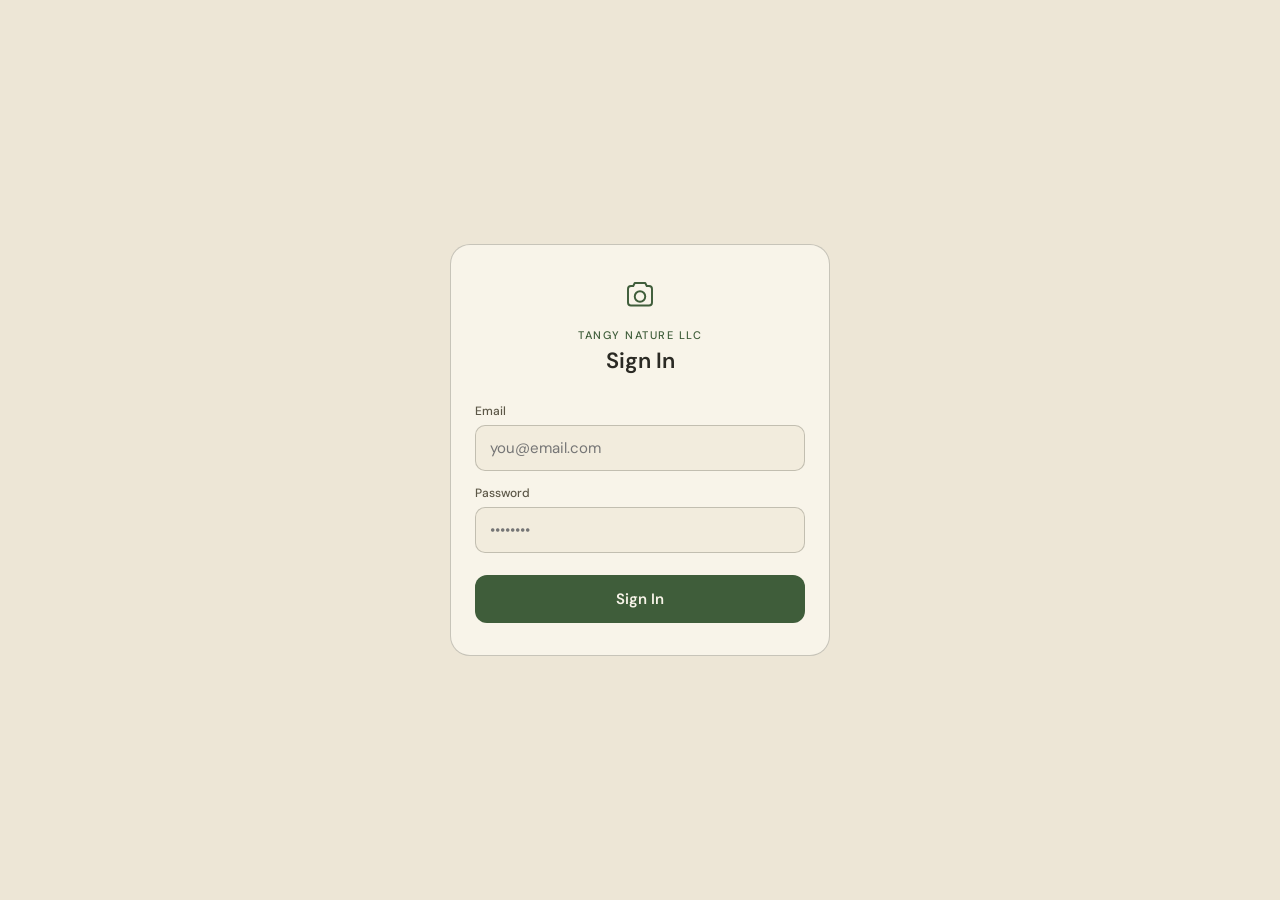
==== index.html @ 4a78c823 "Replace Dashboard quick-action tiles with a Log button + dropdown menu Moves Catalog/Purchase/Sale/E" ====
<!DOCTYPE html>
<html lang="en">
<head>
<meta charset="UTF-8">
<meta name="viewport" content="width=device-width, initial-scale=1.0, maximum-scale=1.0, user-scalable=no">
<meta name="apple-mobile-web-app-capable" content="yes">
<meta name="apple-mobile-web-app-status-bar-style" content="black-translucent">
<meta name="apple-mobile-web-app-title" content="Tangy Nature">
<meta name="theme-color" content="#ede6d6" id="theme-color-meta">
<link rel="manifest" href="manifest.json">
<link rel="apple-touch-icon" href="icon-192.png">
<title>Tangy Nature LLC</title>
<link href="https://fonts.googleapis.com/css2?family=DM+Mono:wght@400;500&family=DM+Sans:wght@300;400;500;600&family=Source+Serif+4:wght@500;600&display=swap" rel="stylesheet">
<script>
(function(){
  try {
    var saved = localStorage.getItem('tn_theme');
    if (saved === 'light' || saved === 'dark') document.documentElement.setAttribute('data-theme', saved);
  } catch (e) {}
})();
</script>
<link rel="stylesheet" href="styles.css">
</head>
<body>

<!-- LOGIN SCREEN -->
<div id="login-screen" style="position:fixed;inset:0;background:var(--bg);z-index:500;display:flex;align-items:center;justify-content:center;padding:24px;">
  <div style="background:var(--bg2);border:0.5px solid var(--border2);border-radius:20px;padding:32px 24px;width:100%;max-width:380px;">
    <div style="text-align:center;margin-bottom:28px;">
      <div style="margin-bottom:10px;color:var(--amber);"><svg width="36" height="36" viewBox="0 0 24 24" fill="none" stroke="currentColor" stroke-width="1.3"><path d="M4 8a2 2 0 012-2h1.5l1-2h7l1 2H18a2 2 0 012 2v9a2 2 0 01-2 2H6a2 2 0 01-2-2V8z" stroke-linejoin="round"/><circle cx="12" cy="13" r="3.5"/></svg></div>
      <div style="font-size:11px;font-weight:500;letter-spacing:1.5px;color:var(--amber);text-transform:uppercase;margin-bottom:4px;">Tangy Nature LLC</div>
      <div style="font-size:22px;font-weight:600;">Sign In</div>
    </div>
    <div style="margin-bottom:14px;">
      <label style="font-size:12px;font-weight:500;color:var(--text2);display:block;margin-bottom:6px;">Email</label>
      <input id="login-email" type="email" placeholder="you@email.com" style="width:100%;background:var(--bg3);border:0.5px solid var(--border2);border-radius:10px;padding:12px 14px;color:var(--text);font-family:'DM Sans',sans-serif;font-size:15px;outline:none;">
    </div>
    <div style="margin-bottom:22px;">
      <label style="font-size:12px;font-weight:500;color:var(--text2);display:block;margin-bottom:6px;">Password</label>
      <input id="login-password" type="password" placeholder="••••••••" style="width:100%;background:var(--bg3);border:0.5px solid var(--border2);border-radius:10px;padding:12px 14px;color:var(--text);font-family:'DM Sans',sans-serif;font-size:15px;outline:none;" onkeydown="if(event.key==='Enter')doLogin()">
    </div>
    <div id="login-error" style="font-size:13px;color:var(--red);margin-bottom:14px;display:none;text-align:center;"></div>
    <button onclick="doLogin()" id="login-btn" style="width:100%;padding:14px;border-radius:12px;border:none;background:var(--amber);color:var(--on-accent);font-size:15px;font-weight:600;cursor:pointer;font-family:'DM Sans',sans-serif;">Sign In</button>
  </div>
</div>

<div class="app" id="main-app" style="display:none;">

  <!-- TOAST -->
  <div class="toast" id="toast"></div>

  <!-- GLOBAL LOADER -->
  <div id="global-loader" style="display:none;position:fixed;inset:0;background:var(--bg-translucent);z-index:400;flex-direction:column;align-items:center;justify-content:center;gap:12px;">
    <div style="width:36px;height:36px;border:3px solid var(--bg4);border-top-color:var(--amber);border-radius:50%;animation:spin 0.7s linear infinite;"></div>
    <div style="font-size:13px;color:var(--text2);" id="loader-text">Loading…</div>
  </div>

  <!-- DASHBOARD PAGE -->
  <div class="page active" id="page-dashboard">
    <div class="header">
      <div class="header-top">
        <div>
          <div class="header-label" id="dash-header-label">Tangy Nature LLC</div>
          <div class="header-title">Dashboard</div>
          <div class="header-meta" style="font-size:12px;color:var(--text3);margin-top:2px;" id="dash-date"></div>
        </div>
        <div style="display:flex;align-items:center;gap:8px;flex-shrink:0;">
        <div style="position:relative;flex-shrink:0;" data-write-action>
          <button onclick="toggleLogMenu()" id="log-btn" aria-label="Log a record" aria-haspopup="true" style="height:32px;padding:0 12px;border-radius:16px;background:var(--amber);color:var(--on-accent);border:none;font-size:12px;font-weight:600;cursor:pointer;display:flex;align-items:center;gap:5px;font-family:'DM Sans',sans-serif;">
            <svg width="14" height="14" viewBox="0 0 24 24" fill="none" stroke="currentColor" stroke-width="2"><path d="M12 5v14M5 12h14" stroke-linecap="round"/></svg>
            Log
          </button>
          <div id="log-menu" style="display:none;position:absolute;top:38px;right:0;background:var(--bg2);border:0.5px solid var(--border2);border-radius:12px;box-shadow:0 8px 24px var(--shadow-color);padding:6px;min-width:170px;z-index:50;">
            <button onclick="closeLogMenu();openSheet('sku-sheet')" style="width:100%;text-align:left;background:none;border:none;padding:8px 10px;font-size:12px;color:var(--text2);cursor:pointer;display:flex;align-items:center;gap:8px;font-family:'DM Sans',sans-serif;">
              <svg width="14" height="14" viewBox="0 0 24 24" fill="none" stroke="currentColor" stroke-width="1.5"><path d="M4 6h16M4 10h16M4 14h10M4 18h7" stroke-linecap="round"/></svg>
              Catalog
            </button>
            <button onclick="closeLogMenu();openSheet('purchase-sheet')" style="width:100%;text-align:left;background:none;border:none;padding:8px 10px;font-size:12px;color:var(--text2);cursor:pointer;display:flex;align-items:center;gap:8px;font-family:'DM Sans',sans-serif;">
              <svg width="14" height="14" viewBox="0 0 24 24" fill="none" stroke="currentColor" stroke-width="1.5"><path d="M6 2L3 6v14a2 2 0 002 2h14a2 2 0 002-2V6l-3-4z"/><path d="M3 6h18M16 10a4 4 0 01-8 0" stroke-linecap="round"/></svg>
              Purchase
            </button>
            <button onclick="closeLogMenu();openSheet('sale-sheet')" style="width:100%;text-align:left;background:none;border:none;padding:8px 10px;font-size:12px;color:var(--text2);cursor:pointer;display:flex;align-items:center;gap:8px;font-family:'DM Sans',sans-serif;">
              <svg width="14" height="14" viewBox="0 0 24 24" fill="none" stroke="currentColor" stroke-width="1.5"><path d="M12 2v20M17 5H9.5a3.5 3.5 0 000 7h5a3.5 3.5 0 010 7H6" stroke-linecap="round"/></svg>
              Sale
            </button>
            <button onclick="closeLogMenu();openExpenseSheet()" style="width:100%;text-align:left;background:none;border:none;padding:8px 10px;font-size:12px;color:var(--text2);cursor:pointer;display:flex;align-items:center;gap:8px;font-family:'DM Sans',sans-serif;">
              <svg width="14" height="14" viewBox="0 0 24 24" fill="none" stroke="currentColor" stroke-width="1.5"><path d="M9 14l2 2 4-4" stroke-linecap="round" stroke-linejoin="round"/><rect x="3" y="5" width="18" height="14" rx="2"/></svg>
              Expense
            </button>
          </div>
        </div>
        <div style="position:relative;flex-shrink:0;">
          <button onclick="toggleUserMenu()" id="user-avatar-btn" aria-label="Account menu" aria-haspopup="true" style="width:32px;height:32px;border-radius:50%;background:var(--amber);color:var(--on-accent);border:none;font-size:13px;font-weight:600;cursor:pointer;display:flex;align-items:center;justify-content:center;font-family:'DM Sans',sans-serif;">A</button>
          <div id="user-menu" style="display:none;position:absolute;top:38px;right:0;background:var(--bg2);border:0.5px solid var(--border2);border-radius:12px;box-shadow:0 8px 24px var(--shadow-color);padding:6px;min-width:220px;z-index:50;">
            <div style="padding:8px 10px;font-size:11px;color:var(--text3);border-bottom:0.5px solid var(--border);display:flex;align-items:center;gap:6px;">
              <span id="db-dot" style="width:6px;height:6px;border-radius:50%;background:var(--text3);flex-shrink:0;display:inline-block;"></span>
              <span id="db-label" style="overflow:hidden;text-overflow:ellipsis;white-space:nowrap;">Connecting…</span>
            </div>
            <div style="padding:8px 10px;font-size:12px;color:var(--text2);border-bottom:0.5px solid var(--border);display:flex;align-items:center;justify-content:space-between;gap:8px;">
              <span id="user-email" style="overflow:hidden;text-overflow:ellipsis;white-space:nowrap;"></span>
              <span id="role-badge" style="font-size:9px;font-weight:600;letter-spacing:0.5px;padding:2px 7px;border-radius:20px;border:0.5px solid;color:var(--text3);border-color:var(--border2);flex-shrink:0;">USER</span>
            </div>
            <button onclick="toggleTheme()" style="width:100%;text-align:left;background:none;border:none;padding:8px 10px;font-size:12px;color:var(--text2);cursor:pointer;display:flex;align-items:center;justify-content:space-between;font-family:'DM Sans',sans-serif;">Dark mode<svg width="14" height="14" viewBox="0 0 16 16" fill="none" stroke="currentColor" stroke-width="1.4"><path d="M13 8.7A5.3 5.3 0 116.3 2 4.3 4.3 0 0013 8.7z" stroke-linejoin="round"/></svg></button>
            <div id="dash-export" style="display:none;border-top:0.5px solid var(--border);margin-top:2px;padding-top:2px;">
              <button onclick="toggleExportSubmenu()" style="width:100%;text-align:left;background:none;border:none;padding:8px 10px;font-size:12px;color:var(--text2);cursor:pointer;display:flex;align-items:center;justify-content:space-between;font-family:'DM Sans',sans-serif;">Export data<svg id="export-chevron" width="12" height="12" viewBox="0 0 16 16" fill="none" stroke="currentColor" stroke-width="1.6" style="transition:transform 0.15s;"><path d="M6 4l4 4-4 4" stroke-linecap="round" stroke-linejoin="round"/></svg></button>
              <div id="export-submenu" style="display:none;">
                <button onclick="exportSales()" style="width:100%;text-align:left;background:none;border:none;padding:7px 10px 7px 20px;font-size:12px;color:var(--text2);cursor:pointer;font-family:'DM Sans',sans-serif;">Sales</button>
                <button onclick="exportPurchases()" style="width:100%;text-align:left;background:none;border:none;padding:7px 10px 7px 20px;font-size:12px;color:var(--text2);cursor:pointer;font-family:'DM Sans',sans-serif;">Purchases</button>
                <button onclick="exportExpenses()" style="width:100%;text-align:left;background:none;border:none;padding:7px 10px 7px 20px;font-size:12px;color:var(--text2);cursor:pointer;font-family:'DM Sans',sans-serif;">Expenses</button>
              </div>
            </div>
            <button onclick="signOut()" style="width:100%;text-align:left;background:none;border:none;padding:8px 10px;font-size:12px;color:var(--red);cursor:pointer;font-family:'DM Sans',sans-serif;">Sign out</button>
          </div>
        </div>
        </div>
      </div>
    </div>

    <div class="tabs" id="dash-year-tabs" style="margin-top:4px;"></div>
    <div class="tabs" id="dash-quarter-tabs" style="margin-top:0;display:none;"></div>
    <div class="tabs" id="dash-month-tabs" style="margin-top:0;display:none;"></div>

    <div class="card-grid" id="dash-metrics"></div>

    <div id="dash-trend-wrap" class="trend-wrap" style="display:none;">
      <div class="section-title" style="padding:0;">Monthly Trend</div>
      <div class="trend-card">
        <canvas id="dash-trend-chart"></canvas>
      </div>
    </div>

    <div class="dashboard-grid">
      <div class="dashboard-col-main">
        <div class="section-title">Unsold Inventory</div>
        <div class="list-wrap" id="dash-unsold" style="max-height:320px;overflow-y:auto;-webkit-overflow-scrolling:touch;"></div>
      </div>
      <div class="dashboard-col-side">
        <div class="section-title">Recent Sales</div>
        <div class="list-wrap" id="dash-recent-sales" style="max-height:420px;overflow-y:auto;-webkit-overflow-scrolling:touch;"></div>
      </div>
    </div>

  </div>

  <!-- SKU PAGE -->
  <div class="page" id="page-sku">
    <div class="header">
      <div class="header-top">
        <div>
          <div class="header-label">Catalog</div>
          <div class="header-title">SKUs</div>
        </div>
        <button class="header-action" onclick="openSheet('sku-sheet')">+</button>
      </div>
    </div>
    <div class="search-wrap">
      <div class="search-wrap-inner">
        <span class="search-icon">⌕</span>
        <input class="search-input" id="sku-search" placeholder="Search products…" oninput="renderSKUs()">
      </div>
    </div>
    <div class="tabs" id="sku-tabs">
      <div class="tab active" data-filter="all" onclick="setSkuFilter(this)">All</div>
      <div class="tab" data-filter="Camera" onclick="setSkuFilter(this)">Cameras</div>
      <div class="tab" data-filter="Lens" onclick="setSkuFilter(this)">Lenses</div>
      <div class="tab" data-filter="Accessory" onclick="setSkuFilter(this)">Accessories</div>
    </div>
    <div id="sku-count" style="font-size:12px;color:var(--text3);padding:0 16px 8px;"></div>
    <div class="list-wrap" id="sku-list" style="overflow-y:auto;-webkit-overflow-scrolling:touch;max-height:calc(100vh - 280px);"></div>
  </div>

  <!-- PURCHASES PAGE -->
  <div class="page" id="page-purchases">
    <div class="header">
      <div class="header-top">
        <div>
          <div class="header-label">Inventory</div>
          <div class="header-title">Purchases</div>
        </div>
        <div style="display:flex;gap:8px;align-items:center;">
          <button onclick="showPage('linked')" style="background:var(--bg3);border:0.5px solid var(--border2);color:var(--text2);border-radius:20px;padding:6px 12px;font-size:12px;font-weight:500;cursor:pointer;font-family:'DM Sans',sans-serif;display:flex;align-items:center;"><svg width="14" height="14" viewBox="0 0 16 16" fill="none" stroke="currentColor" stroke-width="1.4" style="vertical-align:-2px;margin-right:6px;"><path d="M6.5 9.5a2.5 2.5 0 003.5 0l2-2a2.5 2.5 0 00-3.5-3.5L7.5 5" stroke-linecap="round"/><path d="M9.5 6.5a2.5 2.5 0 00-3.5 0l-2 2a2.5 2.5 0 003.5 3.5l1-1" stroke-linecap="round"/></svg>Linked</button>
          <button class="header-action" onclick="openSheet('purchase-sheet')">+</button>
        </div>
      </div>
    </div>
    <div class="search-wrap">
      <div class="search-wrap-inner">
        <span class="search-icon">⌕</span>
        <input class="search-input" id="purchase-search" placeholder="Search purchases…" oninput="renderPurchases()">
      </div>
    </div>
    <div class="tabs" id="purchase-tabs">
      <div class="tab active" data-filter="all" onclick="setPurchaseFilter(this)">All</div>
      <div class="tab" data-filter="unsold" onclick="setPurchaseFilter(this)">Unsold</div>
      <div class="tab" data-filter="sold" onclick="setPurchaseFilter(this)">Sold</div>
      <div class="tab" data-filter="trade" onclick="setPurchaseFilter(this)">Trades</div>
    </div>
    <div class="tabs" id="purchase-type-tabs">
      <div class="tab active" data-type="all" onclick="setPurchaseType(this)">All Types</div>
      <div class="tab" data-type="Camera" onclick="setPurchaseType(this)">Camera</div>
      <div class="tab" data-type="Lens" onclick="setPurchaseType(this)">Lens</div>
      <div class="tab" data-type="Drone" onclick="setPurchaseType(this)">Drone</div>
      <div class="tab" data-type="Accessory" onclick="setPurchaseType(this)">Accessory</div>
      <div class="tab" data-type="Flash" onclick="setPurchaseType(this)">Flash</div>
    </div>
    <div class="tabs" id="purchase-year-tabs" style="margin-top:0;"></div>
    <div class="tabs" id="purchase-quarter-tabs" style="margin-top:0;display:none;"></div>
    <div class="tabs" id="purchase-month-tabs" style="margin-top:0;display:none;"></div>
    <div style="display:flex;align-items:center;justify-content:space-between;gap:8px;padding:0 16px 8px;">
      <div id="purchase-count" style="font-size:12px;color:var(--text3);"></div>
      <div id="unsold-share-actions" style="display:none;gap:8px;flex-shrink:0;">
        <button onclick="copyUnsoldInventory()" style="background:var(--bg3);border:0.5px solid var(--border2);color:var(--text2);border-radius:20px;padding:5px 12px;font-size:11px;font-weight:500;cursor:pointer;font-family:'DM Sans',sans-serif;display:flex;align-items:center;"><svg width="12" height="12" viewBox="0 0 16 16" fill="none" stroke="currentColor" stroke-width="1.4" style="vertical-align:-1px;margin-right:5px;"><rect x="5" y="5" width="8" height="9" rx="1"/><path d="M3 11V3a1 1 0 011-1h6" stroke-linecap="round"/></svg>Copy List</button>
        <button onclick="downloadUnsoldInventory()" style="background:var(--bg3);border:0.5px solid var(--border2);color:var(--text2);border-radius:20px;padding:5px 12px;font-size:11px;font-weight:500;cursor:pointer;font-family:'DM Sans',sans-serif;display:flex;align-items:center;"><svg width="12" height="12" viewBox="0 0 16 16" fill="none" stroke="currentColor" stroke-width="1.4" style="vertical-align:-1px;margin-right:5px;"><path d="M8 2v8M4.5 7L8 10.5 11.5 7M3 13.5h10" stroke-linecap="round" stroke-linejoin="round"/></svg>Download</button>
      </div>
    </div>
    <div class="list-wrap" id="purchase-list" style="overflow-y:auto;-webkit-overflow-scrolling:touch;max-height:calc(100vh - 280px);"></div>
  </div>

  <!-- SALES PAGE -->
  <div class="page" id="page-sales">
    <div class="header">
      <div class="header-top">
        <div>
          <div class="header-label">Revenue</div>
          <div class="header-title">Sales</div>
        </div>
        <button class="header-action" onclick="openSheet('sale-sheet')">+</button>
      </div>
    </div>
    <div class="search-wrap">
      <div class="search-wrap-inner">
        <span class="search-icon">⌕</span>
        <input class="search-input" id="sale-search" placeholder="Search sales…" oninput="renderSales()">
      </div>
    </div>
    <div class="tabs" id="sale-tabs">
      <div class="tab active" data-filter="all" onclick="setSaleFilter(this)">All</div>
      <div class="tab" data-filter="paypal" onclick="setSaleFilter(this)">Pending PayPal</div>
      <div class="tab" data-filter="profit" onclick="setSaleFilter(this)">Profit+</div>
      <div class="tab" data-filter="loss" onclick="setSaleFilter(this)">Loss</div>
      <div class="tab" data-filter="facebook" onclick="setSaleFilter(this)">Facebook</div>
      <div class="tab" data-filter="ebay" onclick="setSaleFilter(this)">eBay</div>
    </div>
    <div class="tabs" id="sale-type-tabs">
      <div class="tab active" data-type="all" onclick="setSaleType(this)">All Types</div>
      <div class="tab" data-type="Camera" onclick="setSaleType(this)">Camera</div>
      <div class="tab" data-type="Lens" onclick="setSaleType(this)">Lens</div>
      <div class="tab" data-type="Drone" onclick="setSaleType(this)">Drone</div>
      <div class="tab" data-type="Accessory" onclick="setSaleType(this)">Accessory</div>
      <div class="tab" data-type="Flash" onclick="setSaleType(this)">Flash</div>
    </div>
    <div class="tabs" id="sale-year-tabs" style="margin-top:0;"></div>
    <div class="tabs" id="sale-quarter-tabs" style="margin-top:0;display:none;"></div>
    <div class="tabs" id="sale-month-tabs" style="margin-top:0;display:none;"></div>
    <div id="paypal-summary" style="display:none;margin:0 16px 12px;background:var(--bg2);border:0.5px solid var(--amber);border-radius:var(--radius);padding:14px 16px;">
      <div style="font-size:11px;font-weight:600;letter-spacing:1px;color:var(--amber);margin-bottom:6px;">PENDING PAYPAL TRANSFER</div>
      <div style="display:flex;justify-content:space-between;align-items:center;">
        <div>
          <div style="font-size:22px;font-weight:600;color:var(--green);" id="paypal-total">$0.00</div>
          <div style="font-size:12px;color:var(--text3);margin-top:2px;" id="paypal-count">0 sales pending</div>
        </div>
        <div style="font-size:12px;color:var(--text2);text-align:right;line-height:1.5;">Tap a sale below<br>to release funds</div>
      </div>
    </div>
    <div id="sale-count" style="font-size:12px;color:var(--text3);padding:0 16px 8px;"></div>
    <div class="list-wrap" id="sale-list" style="overflow-y:auto;-webkit-overflow-scrolling:touch;max-height:calc(100vh - 280px);"></div>
  </div>

  <!-- EXPENSES PAGE -->
  <div class="page" id="page-expenses">
    <div class="header">
      <div class="header-top">
        <div>
          <div class="header-label">Overhead</div>
          <div class="header-title">Expenses</div>
        </div>
        <button class="header-action" onclick="openExpenseSheet()">+</button>
      </div>
    </div>
    <div class="card-grid" id="exp-metrics"></div>
    <div class="tabs" id="exp-tabs">
      <div class="tab active" data-filter="all" onclick="setExpFilter(this)">All</div>
      <div class="tab" data-filter="Cam Accessories" onclick="setExpFilter(this)">Accessories</div>
      <div class="tab" data-filter="Backdrop" onclick="setExpFilter(this)">Backdrops</div>
      <div class="tab" data-filter="Shipping" onclick="setExpFilter(this)">Shipping</div>
      <div class="tab" data-filter="Display Board" onclick="setExpFilter(this)">Display</div>
      <div class="tab" data-filter="Others" onclick="setExpFilter(this)">Others</div>
    </div>
    <div id="exp-count" style="font-size:12px;color:var(--text3);padding:0 16px 8px;"></div>
    <div class="list-wrap" id="expense-list" style="overflow-y:auto;-webkit-overflow-scrolling:touch;max-height:calc(100vh - 340px);"></div>
  </div>


  <!-- LINKED RECORDS PAGE -->
  <div class="page" id="page-linked">
    <div class="header">
      <div class="header-top">
        <div>
          <div class="header-label">Traceability</div>
          <div class="header-title">Linked Records</div>
          <div class="header-subtitle" id="linked-subtitle"></div>
        </div>
        <button onclick="showPage('purchases')" style="background:var(--bg3);border:0.5px solid var(--border2);color:var(--text2);border-radius:20px;padding:6px 12px;font-size:12px;font-weight:500;cursor:pointer;font-family:'DM Sans',sans-serif;display:flex;align-items:center;"><svg width="14" height="14" viewBox="0 0 16 16" fill="none" stroke="currentColor" stroke-width="1.6" style="vertical-align:-2px;margin-right:6px;"><path d="M10 3L5 8l5 5" stroke-linecap="round" stroke-linejoin="round"/></svg>Back</button>
      </div>
    </div>
    <div class="search-wrap">
      <div class="search-wrap-inner">
        <span class="search-icon">⌕</span>
        <input class="search-input" id="linked-search" placeholder="Search by product or ID…" oninput="renderLinked()">
      </div>
    </div>
    <div class="tabs" id="linked-tabs">
      <div class="tab active" data-filter="all" onclick="setLinkedFilter(this)">All</div>
      <div class="tab" data-filter="sold" onclick="setLinkedFilter(this)">Sold</div>
      <div class="tab" data-filter="unsold" onclick="setLinkedFilter(this)">Unsold</div>
      <div class="tab" data-filter="trade" onclick="setLinkedFilter(this)">Trades</div>
    </div>
    <div id="linked-list" style="margin:0 16px 12px;"></div>
  </div>

  <!-- INSIGHTS PAGE (merged Summary + Pricing) -->
  <div class="page" id="page-summary">
    <div class="header">
      <div class="header-label">Overview</div>
      <div class="header-title">Insights</div>
    </div>
    <div class="search-wrap">
      <div class="search-wrap-inner">
        <span class="search-icon">⌕</span>
        <input class="search-input" id="summary-search" placeholder="Search by product or brand…" oninput="renderSummary()">
      </div>
    </div>
    <div style="display:flex;align-items:center;gap:8px;padding:0 16px 10px;">
      <span style="font-size:11px;color:var(--text3);white-space:nowrap;">Sort by</span>
      <select id="summary-sort-select" onchange="renderSummary()" style="flex:1;background:var(--bg3);border:0.5px solid var(--border2);color:var(--text);border-radius:8px;padding:6px 10px;font-size:12px;font-family:'DM Sans',sans-serif;cursor:pointer;-webkit-appearance:none;">
        <option value="sku">SKU Number</option>
        <option value="capital">Capital Tied Up ↓</option>
        <option value="profit">Total Profit ↓</option>
        <option value="margin">Avg Margin ↓</option>
        <option value="days">Avg Days to Sell ↑</option>
        <option value="rem">Most Unsold ↓</option>
        <option value="sellpct">Sell-Through % ↓</option>
      </select>
    </div>
    <div class="tabs" id="summary-tabs">
      <div class="tab active" data-filter="all" onclick="setSummaryFilter(this)">All</div>
      <div class="tab" data-filter="remaining" onclick="setSummaryFilter(this)">Unsold</div>
      <div class="tab" data-filter="Camera" onclick="setSummaryFilter(this)">Cameras</div>
      <div class="tab" data-filter="Lens" onclick="setSummaryFilter(this)">Lenses</div>
      <div class="tab" data-filter="Accessory" onclick="setSummaryFilter(this)">Accessories</div>
    </div>
    <div id="summary-count" style="font-size:12px;color:var(--text3);padding:0 16px 8px;"></div>
    <div id="summary-list" style="padding:0 16px 100px;"></div>
  </div>

  <!-- PRICING PAGE (defunct — merged into Insights) -->
  <div class="page" id="page-pricing"></div>

  <!-- BOTTOM NAV -->
  <nav class="nav" style="overflow-x:auto;scrollbar-width:none;">
    <button class="nav-btn active" id="nav-dashboard" onclick="showPage('dashboard')">
      <div class="nav-icon"><svg width="20" height="20" fill="none" viewBox="0 0 24 24"><rect x="3" y="3" width="7" height="7" rx="1.5" stroke="currentColor" stroke-width="1.5"/><rect x="14" y="3" width="7" height="7" rx="1.5" stroke="currentColor" stroke-width="1.5"/><rect x="3" y="14" width="7" height="7" rx="1.5" stroke="currentColor" stroke-width="1.5"/><rect x="14" y="14" width="7" height="7" rx="1.5" stroke="currentColor" stroke-width="1.5"/></svg></div>
      Dashboard
    </button>
    <button class="nav-btn" id="nav-sku" onclick="showPage('sku')">
      <div class="nav-icon"><svg width="20" height="20" fill="none" viewBox="0 0 24 24"><path d="M4 6h16M4 10h16M4 14h10M4 18h7" stroke="currentColor" stroke-width="1.5" stroke-linecap="round"/></svg></div>
      Catalog
    </button>
    <button class="nav-btn" id="nav-purchases" onclick="showPage('purchases')">
      <div class="nav-icon"><svg width="20" height="20" fill="none" viewBox="0 0 24 24"><path d="M6 2L3 6v14a2 2 0 002 2h14a2 2 0 002-2V6l-3-4z" stroke="currentColor" stroke-width="1.5"/><path d="M3 6h18M16 10a4 4 0 01-8 0" stroke="currentColor" stroke-width="1.5" stroke-linecap="round"/></svg></div>
      Purchases
    </button>
    <button class="nav-btn" id="nav-sales" onclick="showPage('sales')">
      <div class="nav-icon"><svg width="20" height="20" fill="none" viewBox="0 0 24 24"><path d="M12 2v20M17 5H9.5a3.5 3.5 0 000 7h5a3.5 3.5 0 010 7H6" stroke="currentColor" stroke-width="1.5" stroke-linecap="round"/></svg></div>
      Sales
    </button>
    <button class="nav-btn" id="nav-expenses" onclick="showPage('expenses')">
      <div class="nav-icon"><svg width="20" height="20" fill="none" viewBox="0 0 24 24"><path d="M9 14l2 2 4-4" stroke="currentColor" stroke-width="1.5" stroke-linecap="round" stroke-linejoin="round"/><rect x="3" y="5" width="18" height="14" rx="2" stroke="currentColor" stroke-width="1.5"/></svg></div>
      Expenses
    </button>
    <button class="nav-btn" id="nav-summary" onclick="showPage('summary')">
      <div class="nav-icon"><svg width="20" height="20" fill="none" viewBox="0 0 24 24"><path d="M3 3h18v4H3zM3 10h18v4H3zM3 17h18v4H3z" stroke="currentColor" stroke-width="1.5" stroke-linejoin="round"/></svg></div>
      Summary
    </button>
  </nav>
</div>

<!-- SKU SHEET -->
<div class="sheet-overlay" id="sku-overlay" onclick="closeSheet('sku-sheet')"></div>
<div class="sheet" id="sku-sheet">
  <div class="sheet-handle"></div>
  <div class="sheet-header">
    <div class="sheet-title" id="sku-sheet-title">New SKU</div>
    <button class="sheet-close" aria-label="Close" onclick="closeSheet('sku-sheet')"><svg width="14" height="14" viewBox="0 0 16 16" fill="none" stroke="currentColor" stroke-width="1.6"><path d="M3.5 3.5l9 9M12.5 3.5l-9 9" stroke-linecap="round"/></svg></button>
  </div>
  <div class="sheet-body">
    <input type="hidden" id="sku-edit-id">
    <div class="form-row">
      <div class="form-group">
        <label class="form-label">Brand</label>
        <input class="form-input" id="sku-brand" placeholder="Sony">
      </div>
      <div class="form-group">
        <label class="form-label">Type</label>
        <select class="form-select" id="sku-type">
          <option value="Camera">Camera</option>
          <option value="Lens">Lens</option>
          <option value="Accessory">Accessory</option>
          <option value="Drone">Drone</option>
          <option value="Flash">Flash</option>
        </select>
      </div>
    </div>
    <div class="form-group">
      <label class="form-label">Product name</label>
      <input class="form-input" id="sku-product" placeholder="Sony Alpha 7 III">
    </div>
    <button type="button" class="btn btn-secondary" id="sku-details-toggle" onclick="toggleSkuDetails()" style="margin-bottom:16px;">+ Add Details</button>
    <div id="sku-extra-details" style="display:none;">
      <div class="form-row">
        <div class="form-group">
          <label class="form-label">Sensor</label>
          <select class="form-select" id="sku-sensor">
            <option value="">—</option>
            <option value="Full Frame">Full Frame</option>
            <option value="APS-C">APS-C</option>
            <option value="Micro 4/3">Micro 4/3</option>
            <option value="Medium Format">Medium Format</option>
            <option value="1 inch">1 inch</option>
          </select>
        </div>
        <div class="form-group">
          <label class="form-label">Megapixels</label>
          <input class="form-input" id="sku-mp" type="number" placeholder="24.2">
        </div>
      </div>
      <div class="form-row">
        <div class="form-group">
          <label class="form-label">Max FPS</label>
          <input class="form-input" id="sku-fps" type="number" placeholder="10">
        </div>
        <div class="form-group">
          <label class="form-label">Video</label>
          <input class="form-input" id="sku-video" placeholder="4K/30p">
        </div>
      </div>
      <div class="form-row">
        <div class="form-group">
          <label class="form-label">Lens type</label>
          <input class="form-input" id="sku-lens-type" placeholder="Standard Zoom">
        </div>
        <div class="form-group">
          <label class="form-label">Max aperture</label>
          <input class="form-input" id="sku-aperture" type="number" step="0.1" placeholder="2.8">
        </div>
      </div>
    </div>
    <div class="btn-row" id="sku-btn-row">
      <button class="btn btn-primary" onclick="saveSKU()">Save SKU</button>
    </div>
  </div>
</div>

<!-- PURCHASE SHEET -->
<div class="sheet-overlay" id="purchase-overlay" onclick="closeSheet('purchase-sheet')"></div>
<div class="sheet" id="purchase-sheet">
  <div class="sheet-handle"></div>
  <div class="sheet-header">
    <div class="sheet-title" id="purchase-sheet-title">Log Purchase</div>
    <button class="sheet-close" aria-label="Close" onclick="closeSheet('purchase-sheet')"><svg width="14" height="14" viewBox="0 0 16 16" fill="none" stroke="currentColor" stroke-width="1.6"><path d="M3.5 3.5l9 9M12.5 3.5l-9 9" stroke-linecap="round"/></svg></button>
  </div>
  <div class="sheet-body">
    <input type="hidden" id="purchase-edit-id">
    <div class="form-group" style="position:relative;">
      <label class="form-label">Product (SKU)</label>
      <input class="form-input" id="purchase-sku-search" placeholder="Search products…" autocomplete="off"
        oninput="filterSkuDropdown()" onfocus="filterSkuDropdown()" onblur="setTimeout(()=>hideSkuDropdown(),200)">
      <input type="hidden" id="purchase-sku">
      <div id="sku-dropdown" style="display:none;position:absolute;top:100%;left:0;right:0;background:var(--bg3);border:0.5px solid var(--border2);border-radius:var(--radius-sm);z-index:50;max-height:220px;overflow-y:auto;box-shadow:0 8px 24px var(--shadow-color);"></div>
    </div>
    <div class="form-row">
      <div class="form-group">
        <label class="form-label">Purchased</label>
        <input class="form-input" id="purchase-date" type="date">
      </div>
      <div class="form-group">
        <label class="form-label">Listed On</label>
        <input class="form-input" id="purchase-listed-date" type="date">
        <div class="form-hint">When it went up for sale — leave blank if not listed yet</div>
      </div>
    </div>
    <div class="form-row">
      <div class="form-group">
        <label class="form-label">Source</label>
        <select class="form-select" id="purchase-source">
          <option>Facebook</option>
          <option>eBay</option>
          <option>Greentoe</option>
          <option>PayPal</option>
          <option>Family</option>
          <option>Other</option>
        </select>
      </div>
      <div class="form-group">
        <label class="form-label">Payment via</label>
        <select class="form-select" id="purchase-payment">
          <option>Cash</option>
          <option>Zelle</option>
          <option>Venmo</option>
          <option>PayPal F&F</option>
          <option>PayPal G&S</option>
          <option>Credit Card</option>
        </select>
      </div>
    </div>
    <div class="form-row">
      <div class="form-group">
        <label class="form-label">Price per unit ($)</label>
        <input class="form-input" id="purchase-price" type="number" step="0.01" placeholder="0.00" oninput="calcPurchaseCost()">
      </div>
      <div class="form-group">
        <label class="form-label">Qty</label>
        <input class="form-input" id="purchase-qty" type="number" min="1" step="1" value="1" oninput="calcPurchaseCost()">
        <div class="form-hint" id="purchase-qty-hint">Buying multiples of this SKU? Each becomes its own record so you can sell & track profit per unit.</div>
      </div>
    </div>
    <div class="form-row">
      <div class="form-group">
        <label class="form-label">Shipping ($)</label>
        <input class="form-input" id="purchase-shipping" type="number" step="0.01" value="0" oninput="calcPurchaseCost()">
      </div>
      <div class="form-group">
        <label class="form-label">Gas ($)</label>
        <input class="form-input" id="purchase-gas" type="number" step="0.01" value="0" oninput="calcPurchaseCost()">
      </div>
    </div>
    <div class="form-row">
      <div class="form-group">
        <label class="form-label">State</label>
        <input class="form-input" id="purchase-state" placeholder="MA" maxlength="2">
      </div>
      <div class="form-group">
        <label class="form-label">Item Condition</label>
        <select class="form-select" id="purchase-condition">
          <option value="">— Select condition —</option>
          <option value="Like New">Like New</option>
          <option value="Excellent">Excellent</option>
          <option value="Good">Good</option>
          <option value="Well Used">Well Used</option>
          <option value="Heavily Used">Heavily Used</option>
        </select>
      </div>
    </div>
    <div class="form-group">
      <label class="form-label">Acquisition Type</label>
      <div style="display:flex;gap:8px;margin-bottom:4px;">
        <button type="button" id="acq-cash" onclick="setAcqType('cash')" style="flex:1;padding:10px;border-radius:var(--radius-sm);border:0.5px solid var(--amber);background:var(--amber);color:var(--on-accent);font-family:DM Sans,sans-serif;font-size:13px;font-weight:600;cursor:pointer;">Cash Buy</button>
        <button type="button" id="acq-trade" onclick="setAcqType('trade')" style="flex:1;padding:10px;border-radius:var(--radius-sm);border:0.5px solid var(--border2);background:var(--bg3);color:var(--text2);font-family:DM Sans,sans-serif;font-size:13px;font-weight:600;cursor:pointer;">Trade</button>
      </div>
      <input type="hidden" id="purchase-is-trade" value="0">
    </div>
    <div id="trade-link-group" style="display:none;" class="form-group">
      <label class="form-label">Sales given away in this trade</label>
      <div id="purchase-trade-selected" style="display:flex;flex-wrap:wrap;gap:6px;margin-bottom:8px;min-height:0;"></div>
      <select class="form-select" id="purchase-trade-sale" onchange="addTradeSale()" >
        <option value="">+ Add a sale given in trade…</option>
      </select>
      <div class="form-hint">You can link multiple sales given away</div>
    </div>
    <div class="form-group">
      <label class="form-label">Comments</label>
      <textarea class="form-textarea" id="purchase-comments" placeholder="Optional notes…"></textarea>
    </div>
    <div class="card" style="margin:0 0 16px;padding:12px 16px;">
      <div class="detail-row">
        <span class="detail-key">Gross cost</span>
        <span class="detail-val mono" id="p-gross">$0.00</span>
      </div>
      <div class="detail-row">
        <span class="detail-key">Net cost (+ fees)</span>
        <span class="detail-val mono amber" id="p-net">$0.00</span>
      </div>
      <div class="detail-row" id="p-perunit-row" style="display:none;">
        <span class="detail-key">Cost basis per unit</span>
        <span class="detail-val mono amber" id="p-perunit">$0.00</span>
      </div>
    </div>
    <div class="btn-row" id="purchase-btn-row">
      <button class="btn btn-primary" onclick="savePurchase()">Log Purchase</button>
    </div>
  </div>
</div>

<!-- SALE SHEET -->
<div class="sheet-overlay" id="sale-overlay" onclick="closeSheet('sale-sheet')"></div>
<div class="sheet" id="sale-sheet">
  <div class="sheet-handle"></div>
  <div class="sheet-header">
    <div class="sheet-title" id="sale-sheet-title">Log Sale</div>
    <button class="sheet-close" aria-label="Close" onclick="closeSheet('sale-sheet')"><svg width="14" height="14" viewBox="0 0 16 16" fill="none" stroke="currentColor" stroke-width="1.6"><path d="M3.5 3.5l9 9M12.5 3.5l-9 9" stroke-linecap="round"/></svg></button>
  </div>
  <div class="sheet-body">
    <input type="hidden" id="sale-edit-id">
    <div class="form-group">
      <label class="form-label">Purchase (item being sold)</label>
      <select class="form-select" id="sale-purchase" onchange="onSalePurchaseChange()"></select>
    </div>
    <div class="form-row">
      <div class="form-group">
        <label class="form-label">Date</label>
        <input class="form-input" id="sale-date" type="date">
      </div>
      <div class="form-group">
        <label class="form-label">Channel</label>
        <select class="form-select" id="sale-source">
          <option>Facebook</option>
          <option>eBay</option>
          <option>PayPal</option>
          <option>Family</option>
          <option>Other</option>
        </select>
      </div>
    </div>
    <div class="form-row">
      <div class="form-group">
        <label class="form-label">Sale price ($)</label>
        <input class="form-input" id="sale-price" type="number" step="0.01" placeholder="0.00" oninput="calcSaleProfit()">
      </div>
      <div class="form-group">
        <label class="form-label">Buyer state</label>
        <input class="form-input" id="sale-state" placeholder="NY" maxlength="2">
      </div>
    </div>
    <div class="form-row">
      <div class="form-group">
        <label class="form-label">Shipping charged ($)</label>
        <input class="form-input" id="sale-ship-charged" type="number" step="0.01" value="0" oninput="calcSaleProfit()">
      </div>
      <div class="form-group">
        <label class="form-label">Shipping paid ($)</label>
        <input class="form-input" id="sale-ship-paid" type="number" step="0.01" value="0" oninput="calcSaleProfit()">
      </div>
    </div>
    <div class="form-group" style="margin-top:-8px;">
      <label class="form-label" style="display:flex;align-items:center;gap:8px;cursor:pointer;">
        <input type="checkbox" id="sale-use-shippo" onchange="toggleUseShippo()" style="width:16px;height:16px;">
        Buy this label via Shippo (uncheck if buying elsewhere)
      </label>
      <button type="button" id="sale-get-rates-btn" class="btn btn-secondary" style="display:none;margin-top:8px;font-size:13px;padding:10px;" onclick="openShipLabelForSale()"><svg width="14" height="14" viewBox="0 0 16 16" fill="none" stroke="currentColor" stroke-width="1.4" style="vertical-align:-2px;margin-right:6px;"><path d="M2 2h5.5L14 8.5 8.5 14 2 7.5V2z" stroke-linejoin="round"/><circle cx="5" cy="5" r="1" fill="currentColor" stroke="none"/></svg>Get Shipping Rates</button>
      <div class="form-hint" id="sale-label-hint"></div>
    </div>
    <div class="form-row">
      <div class="form-group">
        <label class="form-label">Carrier</label>
        <select class="form-select" id="sale-carrier">
          <option value="">— Select carrier —</option>
          <option value="USPS">USPS</option>
          <option value="UPS">UPS</option>
          <option value="FedEx">FedEx</option>
        </select>
      </div>
      <div class="form-group">
        <label class="form-label">Tracking number</label>
        <input class="form-input" id="sale-tracking" placeholder="Auto-filled if bought via Shippo, or enter manually">
      </div>
    </div>
    <input type="hidden" id="sale-tracking-url">
    <input type="hidden" id="sale-label-url">
    <div class="form-row">
      <div class="form-group">
        <label class="form-label">Platform fees (%)</label>
        <input class="form-input" id="sale-fees-pct" type="number" step="0.1" value="0" placeholder="13.25 for eBay" oninput="calcSaleProfit()">
      </div>
      <div class="form-group">
        <label class="form-label">Fixed fee ($)</label>
        <input class="form-input" id="sale-fees-fixed" type="number" step="0.01" value="0" oninput="calcSaleProfit()">
      </div>
    </div>
    <div class="form-group">
      <label class="form-label">G&A / Other costs ($)</label>
      <input class="form-input" id="sale-ga" type="number" step="0.01" value="0" oninput="calcSaleProfit()">
    </div>
    <div class="form-group">
      <label class="form-label">Sale type</label>
      <div style="display:flex;gap:8px;">
        <button id="sale-type-cash" onclick="setSaleAcqType('cash')" style="flex:1;padding:10px;border-radius:var(--radius-sm);border:0.5px solid var(--amber);background:var(--amber);color:var(--on-accent);font-size:13px;font-weight:600;cursor:pointer;font-family:'DM Sans',sans-serif;">Cash Sale</button>
        <button id="sale-type-trade" onclick="setSaleAcqType('trade')" style="flex:1;padding:10px;border-radius:var(--radius-sm);border:0.5px solid var(--border2);background:var(--bg3);color:var(--text2);font-size:13px;font-weight:600;cursor:pointer;font-family:'DM Sans',sans-serif;">Trade</button>
      </div>
    </div>
    <div class="form-group" id="sale-trade-group" style="display:none;">
      <label class="form-label">Purchases received in this trade</label>
      <div id="sale-trade-selected" style="display:flex;flex-wrap:wrap;gap:6px;margin-bottom:8px;min-height:0;"></div>
      <select class="form-select" id="sale-trade-purchase" onchange="addTradePurchase()">
        <option value="">+ Add a purchase received in trade…</option>
      </select>
      <div class="form-hint">You can link multiple purchases received</div>
    </div>
    <div class="form-group">
      <label class="form-label">Comments</label>
      <textarea class="form-textarea" id="sale-comments" placeholder="Optional notes…"></textarea>
    </div>
    <div class="card" style="margin:0 0 16px;padding:12px 16px;">
      <div class="detail-row">
        <span class="detail-key">Sale price</span>
        <span class="detail-val mono" id="s-price">$0.00</span>
      </div>
      <div class="detail-row">
        <span class="detail-key">+ Shipping charged</span>
        <span class="detail-val mono" id="s-shipcharged">$0.00</span>
      </div>
      <div class="detail-row">
        <span class="detail-key">= Gross sale</span>
        <span class="detail-val mono" id="s-gross">$0.00</span>
      </div>
      <div class="detail-row">
        <span class="detail-key">− Platform fees</span>
        <span class="detail-val mono" id="s-fees" style="color:var(--red);">$0.00</span>
      </div>
      <div class="detail-row">
        <span class="detail-key">− Shipping paid</span>
        <span class="detail-val mono" id="s-shippaid" style="color:var(--red);">$0.00</span>
      </div>
      <div class="detail-row">
        <span class="detail-key">− G&A / other</span>
        <span class="detail-val mono" id="s-ga" style="color:var(--red);">$0.00</span>
      </div>
      <div class="detail-row">
        <span class="detail-key">= Net sale</span>
        <span class="detail-val mono" id="s-net">$0.00</span>
      </div>
      <div class="detail-row">
        <span class="detail-key">− Net cost basis</span>
        <span class="detail-val mono" id="s-cost" style="color:var(--red);">$0.00</span>
      </div>
      <div class="detail-row">
        <span class="detail-key">= Net profit</span>
        <span class="detail-val mono" id="s-profit" style="font-size:16px;">$0.00</span>
      </div>
      <div class="detail-row">
        <span class="detail-key">Margin</span>
        <span class="detail-val mono" id="s-margin">0.0%</span>
      </div>
    </div>
    <div class="btn-row" id="sale-btn-row">
      <button class="btn btn-primary" onclick="saveSale()">Log Sale</button>
    </div>
  </div>
</div>

<!-- EDIT SALE TRADES SHEET -->
<div class="sheet-overlay" id="sale-trades-overlay" onclick="closeSheet('sale-trades-sheet')"></div>
<div class="sheet" id="sale-trades-sheet">
  <div class="sheet-handle"></div>
  <div class="sheet-header">
    <div class="sheet-title">Edit Trades</div>
    <button class="sheet-close" aria-label="Close" onclick="closeSheet('sale-trades-sheet')"><svg width="14" height="14" viewBox="0 0 16 16" fill="none" stroke="currentColor" stroke-width="1.6"><path d="M3.5 3.5l9 9M12.5 3.5l-9 9" stroke-linecap="round"/></svg></button>
  </div>
  <div class="sheet-body">
    <input type="hidden" id="trade-edit-sale-id">
    <div class="form-group">
      <label class="form-label">Mark as trade</label>
      <div style="display:flex;gap:8px;">
        <button id="te-cash" onclick="setTradeEditType('cash')" style="flex:1;padding:10px;border-radius:var(--radius-sm);border:0.5px solid var(--amber);background:var(--amber);color:var(--on-accent);font-size:13px;font-weight:600;cursor:pointer;font-family:'DM Sans',sans-serif;">Cash Sale</button>
        <button id="te-trade" onclick="setTradeEditType('trade')" style="flex:1;padding:10px;border-radius:var(--radius-sm);border:0.5px solid var(--border2);background:var(--bg3);color:var(--text2);font-size:13px;font-weight:600;cursor:pointer;font-family:'DM Sans',sans-serif;">Trade</button>
      </div>
    </div>
    <div class="form-group" id="te-trade-group" style="display:none;">
      <label class="form-label">Purchases received in this trade</label>
      <div id="te-chips" style="display:flex;flex-wrap:wrap;gap:6px;margin-bottom:8px;"></div>
      <select class="form-select" id="te-purchase-select" onchange="addTeChip()">
        <option value="">+ Add unsold purchase received…</option>
      </select>
    </div>
    <button class="btn btn-primary" onclick="saveEditSaleTrades()" style="margin-top:8px;">Save Trade Links</button>
  </div>
</div>

<!-- EXPENSE SHEET -->
<div class="sheet-overlay" id="expense-overlay" onclick="closeSheet('expense-sheet')"></div>
<div class="sheet" id="expense-sheet">
  <div class="sheet-handle"></div>
  <div class="sheet-header">
    <div class="sheet-title" id="expense-sheet-title">Log Expense</div>
    <button class="sheet-close" aria-label="Close" onclick="closeSheet('expense-sheet')"><svg width="14" height="14" viewBox="0 0 16 16" fill="none" stroke="currentColor" stroke-width="1.6"><path d="M3.5 3.5l9 9M12.5 3.5l-9 9" stroke-linecap="round"/></svg></button>
  </div>
  <div class="sheet-body">
    <input type="hidden" id="expense-edit-id">
    <div class="form-group">
      <label class="form-label">Category</label>
      <select class="form-select" id="expense-type">
        <option>Cam Accessories</option>
        <option>Backdrop</option>
        <option>Display Board</option>
        <option>Shipping</option>
        <option>Others</option>
      </select>
    </div>
    <div class="form-group">
      <label class="form-label">Product / Description</label>
      <input class="form-input" id="expense-product" placeholder="e.g. Lens Cleaning Kit">
    </div>
    <div class="form-group">
      <label class="form-label">Source / Store</label>
      <input class="form-input" id="expense-source" placeholder="Amazon, Walmart…">
    </div>
    <div class="form-row">
      <div class="form-group">
        <label class="form-label">Date</label>
        <input class="form-input" id="expense-date" type="date">
      </div>
      <div class="form-group">
        <label class="form-label">Qty</label>
        <input class="form-input" id="expense-qty" type="number" value="1" oninput="calcExpenseCost()">
      </div>
    </div>
    <div class="form-row">
      <div class="form-group">
        <label class="form-label">Unit price ($)</label>
        <input class="form-input" id="expense-price" type="number" step="0.01" placeholder="0.00" oninput="calcExpenseCost()">
      </div>
      <div class="form-group">
        <label class="form-label">Discount ($)</label>
        <input class="form-input" id="expense-discount" type="number" step="0.01" value="0" oninput="calcExpenseCost()">
      </div>
    </div>
    <div class="form-row">
      <div class="form-group">
        <label class="form-label">Tax rate (%)</label>
        <input class="form-input" id="expense-tax" type="number" step="0.01" value="6.35" oninput="calcExpenseCost()">
      </div>
      <div class="form-group" style="display:flex;align-items:flex-end;">
        <div style="width:100%;">
          <label class="form-label">Net amount</label>
          <div style="background:var(--bg3);border:0.5px solid var(--border2);border-radius:var(--radius-sm);padding:11px 14px;font-family:'DM Mono',monospace;font-size:15px;color:var(--amber);" id="exp-net-display">$0.00</div>
        </div>
      </div>
    </div>
    <div class="btn-row" id="expense-btn-row">
      <button class="btn btn-primary" onclick="saveExpense()">Log Expense</button>
    </div>
  </div>
</div>

<!-- DETAIL SHEETS for view/delete -->
<div class="sheet-overlay" id="detail-overlay" onclick="closeSheet('detail-sheet')"></div>
<div class="sheet" id="detail-sheet">
  <div class="sheet-handle"></div>
  <div class="sheet-header">
    <div class="sheet-title" id="detail-title">Details</div>
    <button class="sheet-close" aria-label="Close" onclick="closeSheet('detail-sheet')"><svg width="14" height="14" viewBox="0 0 16 16" fill="none" stroke="currentColor" stroke-width="1.6"><path d="M3.5 3.5l9 9M12.5 3.5l-9 9" stroke-linecap="round"/></svg></button>
  </div>
  <div class="sheet-body" id="detail-body"></div>
</div>

<!-- SKU DRILL-DOWN SHEET -->
<div class="sheet-overlay" id="sku-drill-overlay" onclick="closeSheet('sku-drill-sheet')"></div>
<div class="sheet" id="sku-drill-sheet">
  <div class="sheet-handle"></div>
  <div class="sheet-header">
    <div>
      <div class="sheet-title" id="sku-drill-title">SKU Details</div>
      <div id="sku-drill-sub" style="font-size:12px;color:var(--text3);margin-top:2px;"></div>
    </div>
    <button class="sheet-close" aria-label="Close" onclick="closeSheet('sku-drill-sheet')"><svg width="14" height="14" viewBox="0 0 16 16" fill="none" stroke="currentColor" stroke-width="1.6"><path d="M3.5 3.5l9 9M12.5 3.5l-9 9" stroke-linecap="round"/></svg></button>
  </div>
  <div class="sheet-body" id="sku-drill-body"></div>
</div>

<!-- SHIPPING LABEL SHEET -->
<div class="sheet-overlay" id="shiplabel-overlay" onclick="closeSheet('shiplabel-sheet')"></div>
<div class="sheet" id="shiplabel-sheet">
  <div class="sheet-handle"></div>
  <div class="sheet-header">
    <div>
      <div class="sheet-title" id="shiplabel-title">Buy Shipping Label</div>
      <div id="shiplabel-sub" style="font-size:12px;color:var(--text3);margin-top:2px;"></div>
    </div>
    <button class="sheet-close" aria-label="Close" onclick="closeSheet('shiplabel-sheet')"><svg width="14" height="14" viewBox="0 0 16 16" fill="none" stroke="currentColor" stroke-width="1.6"><path d="M3.5 3.5l9 9M12.5 3.5l-9 9" stroke-linecap="round"/></svg></button>
  </div>
  <div class="sheet-body">
    <div class="section-title" style="padding:0;margin:0 0 8px;">Ship to (buyer)</div>
    <div class="form-group"><label class="form-label">Full name</label><input class="form-input" id="ship-to-name" placeholder="Buyer name"></div>
    <div class="form-group"><label class="form-label">Street address</label><input class="form-input" id="ship-to-street" placeholder="123 Main St Apt 2"></div>
    <div class="form-row">
      <div class="form-group"><label class="form-label">City</label><input class="form-input" id="ship-to-city" placeholder="Boston"></div>
      <div class="form-group"><label class="form-label">State</label><input class="form-input" id="ship-to-state" placeholder="MA" maxlength="2"></div>
    </div>
    <div class="form-row">
      <div class="form-group"><label class="form-label">ZIP</label><input class="form-input" id="ship-to-zip" placeholder="02118"></div>
      <div class="form-group"><label class="form-label">Phone (optional)</label><input class="form-input" id="ship-to-phone" placeholder="(555) 555-5555"></div>
    </div>
    <div class="section-title" style="padding:0;margin:16px 0 8px;">Parcel</div>
    <div class="form-row">
      <div class="form-group"><label class="form-label">Weight (lb)</label><input class="form-input" id="ship-weight" type="number" step="0.1" value="3"></div>
      <div class="form-group"><label class="form-label">Length (in)</label><input class="form-input" id="ship-len" type="number" step="0.1" value="10"></div>
    </div>
    <div class="form-row">
      <div class="form-group"><label class="form-label">Width (in)</label><input class="form-input" id="ship-wid" type="number" step="0.1" value="8"></div>
      <div class="form-group"><label class="form-label">Height (in)</label><input class="form-input" id="ship-hgt" type="number" step="0.1" value="6"></div>
    </div>
    <div class="section-title" style="padding:0;margin:16px 0 8px;">Add-ons (optional)</div>
    <div class="form-group">
      <label class="form-label" style="display:flex;align-items:center;gap:8px;cursor:pointer;">
        <input type="checkbox" id="ship-insure-on" onchange="toggleShipInsurance()" style="width:16px;height:16px;">
        Insure this shipment
      </label>
      <div id="ship-insure-fields" style="display:none;margin-top:8px;">
        <div class="form-row">
          <div class="form-group"><label class="form-label">Declared value ($)</label><input class="form-input" id="ship-insure-amount" type="number" step="0.01" placeholder="0.00"></div>
          <div class="form-group"><label class="form-label">Contents</label><input class="form-input" id="ship-insure-content" placeholder="Camera lens" value="Camera gear"></div>
        </div>
        <div class="form-hint">Covers loss/damage up to the declared value.</div>
      </div>
    </div>
    <div class="form-group">
      <label class="form-label">Signature at delivery</label>
      <select class="form-select" id="ship-signature">
        <option value="">None</option>
        <option value="STANDARD">Standard signature</option>
        <option value="ADULT">Adult signature (21+)</option>
        <option value="CERTIFIED">Certified Mail (USPS only)</option>
        <option value="INDIRECT">Indirect signature (FedEx only)</option>
        <option value="CARRIER_CONFIRMATION">Carrier confirmation (Deutsche Post only)</option>
      </select>
      <div class="form-hint">Not every carrier/rate supports every option — unsupported ones are ignored for that rate.</div>
    </div>
    <div class="btn-row" style="margin-top:4px;">
      <button class="btn btn-secondary" id="ship-rates-btn" onclick="fetchShipRates()">Compare Rates<svg width="14" height="14" viewBox="0 0 16 16" fill="none" stroke="currentColor" stroke-width="1.6" style="vertical-align:-2px;margin-left:6px;"><path d="M6 3l5 5-5 5" stroke-linecap="round" stroke-linejoin="round"/></svg></button>
    </div>
    <div id="ship-rates" style="margin-top:16px;"></div>
    <div id="ship-result" style="margin-top:16px;"></div>
  </div>
</div>

<script src="js/utils.js"></script>
<script src="js/icons.js"></script>
<script src="js/app.js"></script>
<script src="js/vendor/chart.umd.min.js"></script>
<script src="js/dashboard.js"></script>
<script src="js/sku.js"></script>
<script src="js/purchases.js"></script>
<script src="js/sales.js"></script>
<script src="js/expenses.js"></script>
<script src="js/linked.js"></script>
<script src="js/insights.js"></script>
<script src="js/shipping.js"></script>
<script>
// ─── INIT ─────────────────────────────────────────────────
renderDashboard();
requestAnimationFrame(syncNavHeight);
</script>
<!-- ─── QUOTE TOOL FLOATING BUTTON ─────────────────────────── -->
<button id="quote-fab" onclick="openQuoteTool()" title="Get Live Quote"
  style="position:fixed;bottom:calc(var(--nav-h) + var(--safe-bottom) + 16px);right:20px;z-index:150;
    width:48px;height:48px;border-radius:50%;background:var(--amber);color:var(--on-accent);border:none;
    box-shadow:0 4px 16px var(--amber-shadow);cursor:pointer;
    display:none;align-items:center;justify-content:center;font-size:22px;
    transition:transform 0.15s,opacity 0.15s;">
  <svg width="22" height="22" viewBox="0 0 24 24" fill="none" stroke="currentColor" stroke-width="1.5"><path d="M3 3h8l10 10-8 8L3 11V3z" stroke-linejoin="round" stroke-linecap="round"/><circle cx="8" cy="8" r="1.6" fill="currentColor" stroke="none"/></svg>
</button>

</div><!-- end main-app -->
---- styles.css ----
/* ─── THEME TOKENS ───────────────────────────────────────────
     Every color in this app is a CSS custom property. To retheme,
     change values here (and in the dark-theme blocks below) —
     never hardcode a color anywhere else in this file. */
  :root, :root[data-theme="light"] {
    /* Surfaces — "proof sheet" paper tones */
    --bg: #ede6d6;
    --bg2: #f8f4e9;
    --bg3: #f2ecdd;
    --bg4: #e5ddc8;
    --bg-translucent: rgba(237,230,214,0.92);
    /* Brand accent — moss green */
    --amber: #3f5d3a;
    --amber2: #344d30;
    --amber-dim: rgba(63,93,58,0.14);
    --amber-dim2: rgba(63,93,58,0.07);
    --amber-shadow: rgba(63,93,58,0.35);
    --on-accent: #f8f4e9;
    /* Ink */
    --text: #2b2a24;
    --text2: #5c5747;
    --text3: #8f8a7a;
    /* Semantic */
    --green: #2b6b3f;
    --green-dim: rgba(43,107,63,0.14);
    --red: #96402c;
    --red-dim: rgba(150,64,44,0.14);
    --blue: #3f6785;
    --blue-dim: rgba(63,103,133,0.14);
    /* Structure */
    --border: rgba(43,42,36,0.14);
    --border2: rgba(43,42,36,0.24);
    --scrim: rgba(30,28,22,0.55);
    --shadow-color: rgba(43,42,36,0.22);
    --radius: 12px;
    --radius-sm: 8px;
    --nav-h: 64px;
    --safe-bottom: env(safe-area-inset-bottom, 0px);
    --font-serif: 'Source Serif 4', ui-serif, Georgia, serif;
  }

  @media (prefers-color-scheme: dark) {
    :root:not([data-theme]) {
      --bg: #1b1f18;
      --bg2: #242922;
      --bg3: #20241d;
      --bg4: #2c322a;
      --bg-translucent: rgba(27,31,24,0.92);
      --amber: #85a874;
      --amber2: #96b787;
      --amber-dim: rgba(133,168,116,0.16);
      --amber-dim2: rgba(133,168,116,0.08);
      --amber-shadow: rgba(133,168,116,0.35);
      --on-accent: #1b1f18;
      --text: #ece6d6;
      --text2: #b7b2a0;
      --text3: #8f9184;
      --green: #7fc796;
      --green-dim: rgba(127,199,150,0.16);
      --red: #d68a71;
      --red-dim: rgba(214,138,113,0.16);
      --blue: #8bb4d6;
      --blue-dim: rgba(139,180,214,0.16);
      --border: rgba(237,230,210,0.10);
      --border2: rgba(237,230,210,0.18);
      --scrim: rgba(0,0,0,0.65);
      --shadow-color: rgba(0,0,0,0.45);
    }
  }
  :root[data-theme="dark"] {
    --bg: #1b1f18;
    --bg2: #242922;
    --bg3: #20241d;
    --bg4: #2c322a;
    --bg-translucent: rgba(27,31,24,0.92);
    --amber: #85a874;
    --amber2: #96b787;
    --amber-dim: rgba(133,168,116,0.16);
    --amber-dim2: rgba(133,168,116,0.08);
    --amber-shadow: rgba(133,168,116,0.35);
    --on-accent: #1b1f18;
    --text: #ece6d6;
    --text2: #b7b2a0;
    --text3: #8f9184;
    --green: #7fc796;
    --green-dim: rgba(127,199,150,0.16);
    --red: #d68a71;
    --red-dim: rgba(214,138,113,0.16);
    --blue: #8bb4d6;
    --blue-dim: rgba(139,180,214,0.16);
    --border: rgba(237,230,210,0.10);
    --border2: rgba(237,230,210,0.18);
    --scrim: rgba(0,0,0,0.65);
    --shadow-color: rgba(0,0,0,0.45);
  }
  * { box-sizing: border-box; margin: 0; padding: 0; -webkit-tap-highlight-color: transparent; }
  body { font-family: 'DM Sans', sans-serif; background: var(--bg); color: var(--text); min-height: 100vh; overflow-x: hidden; }
  .app { max-width: 430px; margin: 0 auto; min-height: 100vh; position: relative; }

  /* NAV */
  .nav { position: fixed; bottom: 0; left: 50%; transform: translateX(-50%); width: 100%; max-width: 430px; background: var(--bg-translucent); border-top: 0.5px solid var(--border2); backdrop-filter: blur(20px); display: flex; z-index: 100; padding-bottom: var(--safe-bottom); }
  .nav-btn { flex: 1; display: flex; flex-direction: column; align-items: center; gap: 4px; padding: 10px 4px 8px; cursor: pointer; border: none; background: none; color: var(--text3); font-family: 'DM Sans', sans-serif; font-size: 10px; font-weight: 500; letter-spacing: 0.3px; transition: color 0.15s; }
  .nav-btn.active { color: var(--amber); }
  .nav-icon { width: 22px; height: 22px; display: flex; align-items: center; justify-content: center; }
  .nav-btn.active .nav-icon svg path, .nav-btn.active .nav-icon svg rect, .nav-btn.active .nav-icon svg circle { stroke: var(--amber); }

  /* PAGES */
  .page { display: none; padding: 0 0 calc(var(--nav-h) + var(--safe-bottom) + 16px); min-height: 100vh; }
  .page.active { display: block; }

  /* HEADER */
  .header { padding: 56px 20px 20px; }
  .header-top { display: flex; align-items: flex-start; justify-content: space-between; }
  .header-label { font-size: 11px; font-weight: 500; letter-spacing: 1.5px; color: var(--amber); text-transform: uppercase; margin-bottom: 4px; }
  .header-title { font-size: 26px; font-weight: 600; letter-spacing: -0.5px; font-family: var(--font-serif); }
  .header-subtitle { font-size: 13px; color: var(--text2); margin-top: 2px; }
  .header-action { background: var(--amber); color: var(--on-accent); border: none; border-radius: 50%; width: 36px; height: 36px; font-size: 20px; font-weight: 300; cursor: pointer; display: flex; align-items: center; justify-content: center; flex-shrink: 0; }

  /* CARDS */
  .card { background: var(--bg2); border: 0.5px solid var(--border); border-radius: var(--radius); padding: 16px; margin: 0 16px 12px; }
  .card-grid { display: grid; grid-template-columns: 1fr 1fr; gap: 10px; padding: 0 16px; margin-bottom: 12px; }
  .trend-wrap { padding: 0 16px; margin-bottom: 12px; }
  .trend-card { background: var(--bg2); border: 0.5px solid var(--border); border-radius: var(--radius); padding: 14px; height: 240px; }
  .metric-card { background: var(--bg2); border: 0.5px solid var(--border); border-radius: var(--radius); padding: 10px 14px; min-width: 0; }
  .metric-label { font-size: 11px; color: var(--text3); font-weight: 500; letter-spacing: 0.5px; margin-bottom: 3px; }
  .metric-value { font-size: 18px; font-weight: 600; letter-spacing: -0.5px; overflow: hidden; text-overflow: ellipsis; white-space: nowrap; }
  .metric-value.green { color: var(--green); }
  .metric-value.amber { color: var(--amber); }
  .metric-value.red { color: var(--red); }
  .metric-card.hero { grid-column: 1 / -1; background: var(--amber); border: none; padding: 14px 20px; position: relative; overflow: hidden; display: flex; align-items: center; justify-content: space-between; gap: 16px; flex-wrap: wrap; }
  .metric-card.hero .metric-label { color: color-mix(in srgb, var(--on-accent) 75%, transparent); }
  .metric-card.hero .metric-value { color: var(--on-accent); font-family: var(--font-serif); font-size: 26px; letter-spacing: -1px; position: relative; z-index: 1; }
  .metric-card.hero::after { content: ''; position: absolute; width: 110px; height: 110px; right: -40px; top: -45px; border: 1px solid color-mix(in srgb, var(--on-accent) 20%, transparent); border-radius: 50%; box-shadow: 0 0 0 24px color-mix(in srgb, var(--on-accent) 5%, transparent); }
  .hero-breakdown { display: flex; gap: 18px; position: relative; z-index: 1; flex-wrap: wrap; }
  .hero-stat span { display: block; font-size: 10px; text-transform: uppercase; letter-spacing: 0.5px; color: color-mix(in srgb, var(--on-accent) 70%, transparent); }
  .hero-stat strong { display: block; font-family: 'DM Mono', monospace; font-size: 13px; font-weight: 500; color: var(--on-accent); margin-top: 3px; }


  /* Dashboard two-column grid — inert on mobile (wrappers disappear via
     display:contents so section order stays exactly as it is on mobile
     today), becomes a real two-column layout at the desktop breakpoint. */
  .dashboard-col-main, .dashboard-col-side { display: contents; }

  /* DESKTOP LAYOUT (sidebar nav + wider pages) ─────────────── */
  @media (min-width: 760px) {
    .app { max-width: 1180px; }
    .page { margin-left: 254px; padding: 0 0 40px; min-height: auto; }
    .header { padding: 28px 28px 18px; }
    #dash-header-label { display: none; }
    .search-wrap, #summary-list, .tabs, [id$="-count"], .list-wrap, .card-grid { max-width: 900px; }
    .app .tabs { padding: 0 28px; }

    .nav { position: fixed; top: 24px; bottom: auto; left: max(24px, calc(50% - 590px)); transform: none;
      width: 220px; max-width: none; height: auto; flex-direction: column; align-items: stretch; gap: 3px;
      padding: 18px 10px; border: 0.5px solid var(--border); border-top: 0.5px solid var(--border); border-radius: 20px;
      box-shadow: 0 18px 46px var(--shadow-color); overflow-x: visible; }
    .nav::before { content: 'TANGY NATURE'; display: block; padding: 6px 10px 18px; color: var(--amber); font-size: 10px; font-weight: 600; letter-spacing: 1.6px; }
    .nav-btn { flex: 0; flex-direction: row; justify-content: flex-start; gap: 11px; min-height: 42px; padding: 9px 10px; border-radius: 10px; font-size: 12.5px; }
    .nav-btn.active { background: var(--amber-dim); }
    .nav-icon { width: 19px; height: 19px; }
    #quote-fab { left: auto !important; right: max(52px, calc(50% - 590px + 28px)) !important; top: 156px !important; bottom: auto !important; }

    .card-grid { padding: 0 28px; grid-template-columns: repeat(3, minmax(0,1fr)); grid-auto-rows: 1fr; max-width: none; }
    .trend-wrap { padding: 0 28px; max-width: none; }
    .metric-card.hero { grid-column: 1; grid-row: 1 / span 3; flex-direction: column; align-items: stretch; justify-content: space-between; }
    .metric-card.hero .metric-value { font-size: 30px; }
    .metric-card.hero .hero-breakdown { flex-direction: column; gap: 10px; border-top: 0.5px solid color-mix(in srgb, var(--on-accent) 20%, transparent); padding-top: 12px; }

    .dashboard-grid { display: grid; grid-template-columns: minmax(0,1fr) minmax(0,1fr); gap: 18px; align-items: start; padding: 0 28px; }
    .dashboard-col-main, .dashboard-col-side { display: block; min-width: 0; }
    .dashboard-grid .section-title, .dashboard-grid .list-wrap { padding-left: 0; padding-right: 0; margin-left: 0; margin-right: 0; max-width: none; }
    .dashboard-grid .list-wrap { max-height: 345px !important; overflow-y: auto !important; -webkit-overflow-scrolling: touch; }
    .dashboard-grid .section-title:first-child { margin-top: 0; }
  }

  /* SECTION */
  .section-title { font-size: 11px; font-weight: 500; letter-spacing: 1.2px; color: var(--text3); text-transform: uppercase; padding: 0 16px; margin-bottom: 10px; margin-top: 20px; }

  /* LIST ITEMS */
  .list-item { background: var(--bg2); border-bottom: 0.5px solid var(--border); padding: 14px 16px; display: flex; align-items: center; gap: 12px; cursor: pointer; transition: background 0.1s; }
  .list-item:first-child { border-radius: var(--radius) var(--radius) 0 0; }
  .list-item:last-child { border-bottom: none; border-radius: 0 0 var(--radius) var(--radius); }
  .list-item:only-child { border-radius: var(--radius); }
  .list-item:active { background: var(--bg3); }
  .list-wrap { margin: 0 16px 12px; border: 0.5px solid var(--border); border-radius: var(--radius); overflow: hidden; }
  .item-icon { width: 38px; height: 38px; border-radius: 10px; display: flex; align-items: center; justify-content: center; font-size: 16px; flex-shrink: 0; }
  .icon-camera { background: var(--bg4); color: var(--blue); }
  .icon-lens { background: var(--bg4); color: var(--amber); }
  .icon-acc { background: var(--bg4); color: var(--green); }
  .icon-drone { background: var(--bg4); color: var(--red); }
  .item-body { flex: 1; min-width: 0; }
  .item-name { font-size: 14px; font-weight: 500; white-space: nowrap; overflow: hidden; text-overflow: ellipsis; }
  .item-sub { font-size: 12px; color: var(--text2); margin-top: 2px; }
  .item-right { text-align: right; flex-shrink: 0; }
  .item-amount { font-size: 15px; font-weight: 600; font-family: 'DM Mono', monospace; }
  .item-amount.green { color: var(--green); }
  .item-amount.red { color: var(--red); }
  .item-amount.amber { color: var(--amber); }
  .item-badge { font-size: 10px; font-weight: 500; padding: 2px 7px; border-radius: 20px; margin-top: 4px; display: inline-block; }
  .badge-sold { background: var(--green-dim); color: var(--green); }
  .badge-unsold { background: var(--amber-dim); color: var(--amber); }
  .badge-camera { background: var(--blue-dim); color: var(--blue); }
  .badge-lens { background: var(--amber-dim); color: var(--amber); }
  .badge-acc { background: var(--green-dim); color: var(--green); }

  /* MODAL / SHEET */
  .sheet-overlay { position: fixed; inset: 0; background: var(--scrim); z-index: 200; display: none; backdrop-filter: blur(4px); }
  .sheet-overlay.open { display: block; }
  .sheet { position: fixed; bottom: 0; left: 50%; transform: translate(-50%, 100%); width: 100%; max-width: 430px; background: var(--bg2); border-radius: 20px 20px 0 0; z-index: 201; padding: 0 0 calc(var(--safe-bottom) + 20px); max-height: 92vh; overflow-y: auto; transition: transform 0.3s ease; }
  .sheet-handle { width: 36px; height: 4px; background: var(--bg4); border-radius: 2px; margin: 12px auto 0; }
  .sheet-header { padding: 16px 20px 12px; display: flex; align-items: flex-start; gap: 12px; justify-content: space-between; border-bottom: 0.5px solid var(--border); }
  .sheet-title { font-size: 17px; font-weight: 500; line-height: 1.35; font-family: var(--font-serif); }
  .sheet-close { background: var(--bg4); border: none; color: var(--text2); width: 28px; height: 28px; border-radius: 50%; cursor: pointer; font-size: 14px; display: flex; align-items: center; justify-content: center; flex-shrink: 0; }
  .sheet-body { padding: 20px; }

  /* FORMS */
  .form-group { margin-bottom: 16px; }
  .form-label { font-size: 12px; font-weight: 500; color: var(--text2); letter-spacing: 0.3px; margin-bottom: 6px; display: block; }
  .form-input, .form-select, .form-textarea { width: 100%; background: var(--bg3); border: 0.5px solid var(--border2); border-radius: var(--radius-sm); padding: 11px 14px; color: var(--text); font-family: 'DM Sans', sans-serif; font-size: 15px; outline: none; transition: border-color 0.15s; -webkit-appearance: none; }
  .form-input:focus, .form-select:focus, .form-textarea:focus { border-color: var(--amber); }
  .form-select option { background: var(--bg3); }
  .form-textarea { resize: none; min-height: 80px; }
  .form-row { display: grid; grid-template-columns: 1fr 1fr; gap: 12px; }
  .form-hint { font-size: 11px; color: var(--text3); margin-top: 4px; }

  /* BUTTONS */
  .btn { width: 100%; padding: 14px; border-radius: var(--radius); border: none; font-family: 'DM Sans', sans-serif; font-size: 15px; font-weight: 600; cursor: pointer; transition: opacity 0.15s, transform 0.1s; }
  .btn:active { transform: scale(0.98); }
  .btn-primary { background: var(--amber); color: var(--on-accent); }
  .btn-secondary { background: var(--bg4); color: var(--text); }
  .btn-danger { background: var(--red-dim); color: var(--red); border: 0.5px solid var(--red); }
  .btn-row { display: flex; gap: 10px; }
  .btn-row .btn { flex: 1; }

  /* EMPTY STATE */
  .empty { text-align: center; padding: 48px 24px; }
  .empty-icon { font-size: 40px; margin-bottom: 12px; opacity: 0.4; }
  .empty-text { font-size: 15px; color: var(--text2); }
  .empty-sub { font-size: 13px; color: var(--text3); margin-top: 4px; }

  /* SEARCH */
  .search-wrap { padding: 0 16px 12px; }
  .search-input { width: 100%; background: var(--bg2); border: 0.5px solid var(--border2); border-radius: 10px; padding: 10px 14px 10px 38px; color: var(--text); font-family: 'DM Sans', sans-serif; font-size: 14px; outline: none; }
  .search-input:focus { border-color: var(--amber); }
  .search-wrap-inner { position: relative; }
  .search-icon { position: absolute; left: 12px; top: 50%; transform: translateY(-50%); color: var(--text3); font-size: 14px; pointer-events: none; }

  /* TABS */
  .tabs { display: flex; gap: 8px; padding: 0 16px; margin-bottom: 16px; overflow-x: auto; scrollbar-width: none; }
  .tabs::-webkit-scrollbar { display: none; }
  .tab { padding: 6px 14px; border-radius: 20px; border: 0.5px solid var(--border); font-size: 13px; font-weight: 500; cursor: pointer; white-space: nowrap; background: var(--bg2); color: var(--text2); transition: all 0.15s; }
  .tab.active { background: var(--amber); color: var(--on-accent); border-color: var(--amber); }

  /* PROFIT BAR */
  .profit-bar { background: var(--bg3); border-radius: 4px; height: 4px; overflow: hidden; margin-top: 6px; }
  .profit-fill { height: 100%; border-radius: 4px; background: var(--green); transition: width 0.3s; }

  /* DIVIDER */
  .divider { height: 0.5px; background: var(--border); margin: 0 16px; }

  /* TOAST */
  .toast { position: fixed; top: 60px; left: 50%; transform: translateX(-50%); background: var(--bg3); border: 0.5px solid var(--border2); border-radius: var(--radius); padding: 10px 18px; font-size: 14px; font-weight: 500; z-index: 300; display: none; white-space: nowrap; }
  .toast.show { display: block; animation: fadeInOut 2s ease forwards; }
  @keyframes fadeInOut { 0%{opacity:0;transform:translateX(-50%) translateY(-8px)} 15%{opacity:1;transform:translateX(-50%) translateY(0)} 75%{opacity:1} 100%{opacity:0} }
  @keyframes spin { to { transform: rotate(360deg); } }

  /* DETAIL VIEW */
  .detail-row { display: flex; justify-content: space-between; align-items: center; padding: 10px 0; border-bottom: 0.5px solid var(--border); }
  .detail-row:last-child { border-bottom: none; }
  .detail-key { font-size: 13px; color: var(--text2); }
  .detail-val { font-size: 13px; font-weight: 500; text-align: right; max-width: 60%; }
  .mono { font-family: 'DM Mono', monospace; }

  .pwa-banner { background: var(--amber-dim); border: 0.5px solid var(--amber); border-radius: var(--radius); padding: 12px 16px; margin: 0 16px 16px; font-size: 13px; color: var(--amber); display: flex; gap: 10px; align-items: flex-start; }
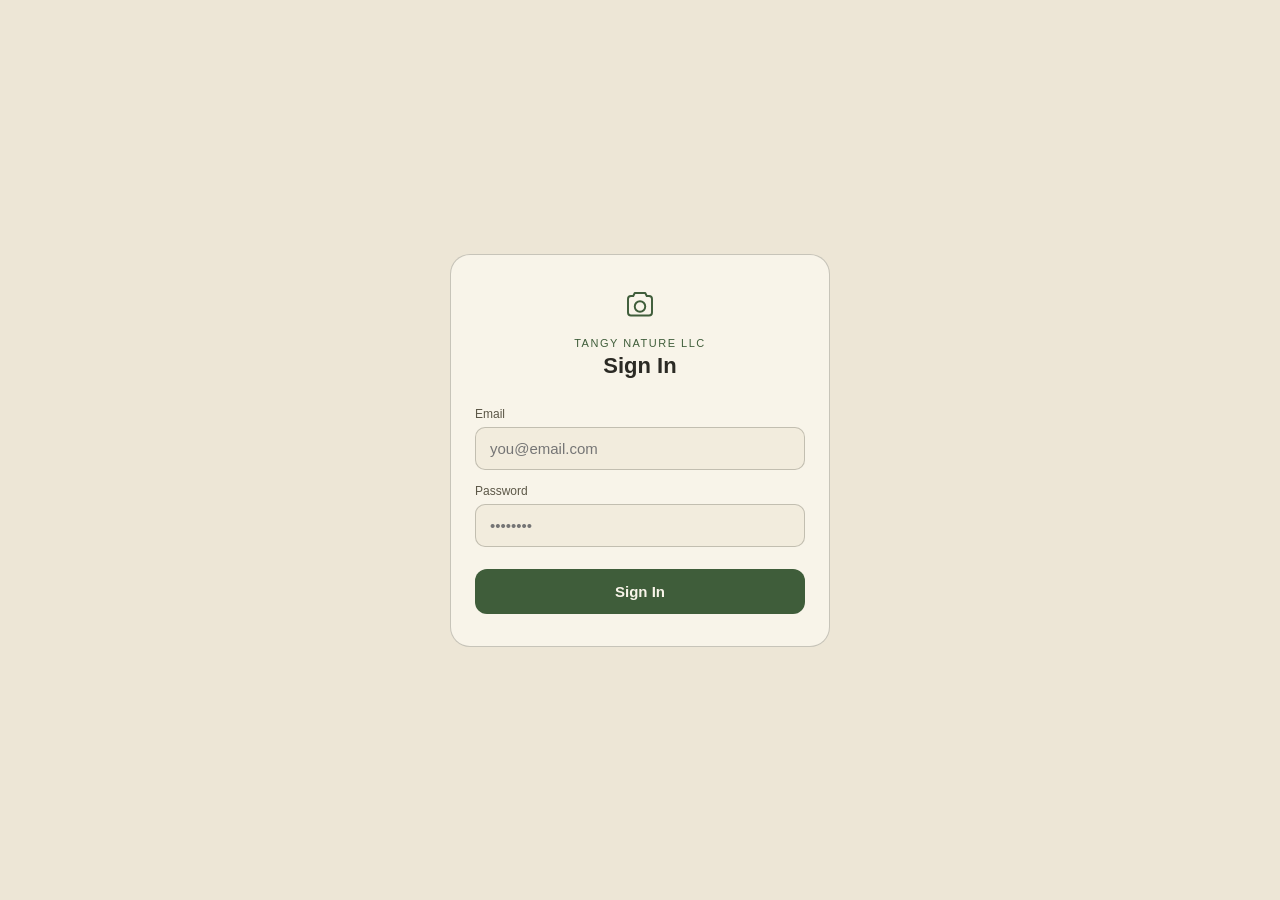
==== commit a8e4f5c0: "Add a Content-Security-Policy meta tag No known injection vector exists after this session's esc()/s" ====
--- a/index.html
+++ b/index.html
@@ -2,7 +2,7 @@
 <html lang="en">
 <head>
 <meta charset="UTF-8">
-<meta name="viewport" content="width=device-width, initial-scale=1.0, maximum-scale=1.0, user-scalable=no">
+<meta name="viewport" content="width=device-width, initial-scale=1.0">
 <meta name="apple-mobile-web-app-capable" content="yes">
 <meta name="apple-mobile-web-app-status-bar-style" content="black-translucent">
 <meta name="apple-mobile-web-app-title" content="Tangy Nature">
@@ -10,6 +10,12 @@
 <link rel="manifest" href="manifest.json">
 <link rel="apple-touch-icon" href="icon-192.png">
 <title>Tangy Nature LLC</title>
+<!-- No build step means inline event handlers/styles are load-bearing, so
+     script-src/style-src need 'unsafe-inline'. The real value here is
+     connect-src: even if a future unescaped sink let a script run, it can
+     only talk to this origin and Supabase — nowhere to exfiltrate a stolen
+     token to. -->
+<meta http-equiv="Content-Security-Policy" content="default-src 'self'; script-src 'self' 'unsafe-inline'; style-src 'self' 'unsafe-inline' https://fonts.googleapis.com; font-src https://fonts.gstatic.com; img-src 'self' data:; connect-src 'self' https://euulsabzjzrdrhmgzxfu.supabase.co; object-src 'none'; base-uri 'self'; frame-ancestors 'none';">
 <link href="https://fonts.googleapis.com/css2?family=DM+Mono:wght@400;500&family=DM+Sans:wght@300;400;500;600&family=Source+Serif+4:wght@500;600&display=swap" rel="stylesheet">
 <script>
 (function(){
@@ -89,6 +95,7 @@
             </button>
           </div>
         </div>
+        <button onclick="toggleTheme()" id="theme-toggle-btn" aria-label="Toggle dark mode" style="width:32px;height:32px;border-radius:50%;background:var(--bg2);border:0.5px solid var(--border2);color:var(--text2);cursor:pointer;display:flex;align-items:center;justify-content:center;flex-shrink:0;"></button>
         <div style="position:relative;flex-shrink:0;">
           <button onclick="toggleUserMenu()" id="user-avatar-btn" aria-label="Account menu" aria-haspopup="true" style="width:32px;height:32px;border-radius:50%;background:var(--amber);color:var(--on-accent);border:none;font-size:13px;font-weight:600;cursor:pointer;display:flex;align-items:center;justify-content:center;font-family:'DM Sans',sans-serif;">A</button>
           <div id="user-menu" style="display:none;position:absolute;top:38px;right:0;background:var(--bg2);border:0.5px solid var(--border2);border-radius:12px;box-shadow:0 8px 24px var(--shadow-color);padding:6px;min-width:220px;z-index:50;">
@@ -100,7 +107,6 @@
               <span id="user-email" style="overflow:hidden;text-overflow:ellipsis;white-space:nowrap;"></span>
               <span id="role-badge" style="font-size:9px;font-weight:600;letter-spacing:0.5px;padding:2px 7px;border-radius:20px;border:0.5px solid;color:var(--text3);border-color:var(--border2);flex-shrink:0;">USER</span>
             </div>
-            <button onclick="toggleTheme()" style="width:100%;text-align:left;background:none;border:none;padding:8px 10px;font-size:12px;color:var(--text2);cursor:pointer;display:flex;align-items:center;justify-content:space-between;font-family:'DM Sans',sans-serif;">Dark mode<svg width="14" height="14" viewBox="0 0 16 16" fill="none" stroke="currentColor" stroke-width="1.4"><path d="M13 8.7A5.3 5.3 0 116.3 2 4.3 4.3 0 0013 8.7z" stroke-linejoin="round"/></svg></button>
             <div id="dash-export" style="display:none;border-top:0.5px solid var(--border);margin-top:2px;padding-top:2px;">
               <button onclick="toggleExportSubmenu()" style="width:100%;text-align:left;background:none;border:none;padding:8px 10px;font-size:12px;color:var(--text2);cursor:pointer;display:flex;align-items:center;justify-content:space-between;font-family:'DM Sans',sans-serif;">Export data<svg id="export-chevron" width="12" height="12" viewBox="0 0 16 16" fill="none" stroke="currentColor" stroke-width="1.6" style="transition:transform 0.15s;"><path d="M6 4l4 4-4 4" stroke-linecap="round" stroke-linejoin="round"/></svg></button>
               <div id="export-submenu" style="display:none;">
@@ -109,11 +115,17 @@
                 <button onclick="exportExpenses()" style="width:100%;text-align:left;background:none;border:none;padding:7px 10px 7px 20px;font-size:12px;color:var(--text2);cursor:pointer;font-family:'DM Sans',sans-serif;">Expenses</button>
               </div>
             </div>
+            <button onclick="closeExportSubmenu();toggleUserMenu();openUsersSheet()" id="manage-users-btn" style="display:none;width:100%;text-align:left;background:none;border:none;padding:8px 10px;font-size:12px;color:var(--text2);cursor:pointer;font-family:'DM Sans',sans-serif;">Manage users</button>
+            <button onclick="closeExportSubmenu();toggleUserMenu();openPasswordSheet()" style="width:100%;text-align:left;background:none;border:none;padding:8px 10px;font-size:12px;color:var(--text2);cursor:pointer;font-family:'DM Sans',sans-serif;">Change password</button>
             <button onclick="signOut()" style="width:100%;text-align:left;background:none;border:none;padding:8px 10px;font-size:12px;color:var(--red);cursor:pointer;font-family:'DM Sans',sans-serif;">Sign out</button>
           </div>
         </div>
         </div>
       </div>
+    </div>
+
+    <div id="pending-label-banner-wrap" class="trend-wrap" style="display:none;">
+      <div id="pending-label-banner" style="background:var(--red-dim);border:0.5px solid var(--red);border-radius:var(--radius);padding:14px 16px;"></div>
     </div>
 
     <div class="tabs" id="dash-year-tabs" style="margin-top:4px;"></div>
@@ -391,7 +403,7 @@
   <div class="sheet-handle"></div>
   <div class="sheet-header">
     <div class="sheet-title" id="sku-sheet-title">New SKU</div>
-    <button class="sheet-close" aria-label="Close" onclick="closeSheet('sku-sheet')"><svg width="14" height="14" viewBox="0 0 16 16" fill="none" stroke="currentColor" stroke-width="1.6"><path d="M3.5 3.5l9 9M12.5 3.5l-9 9" stroke-linecap="round"/></svg></button>
+    <button class="sheet-close" aria-label="Close SKU form" onclick="closeSheet('sku-sheet')"><svg width="14" height="14" viewBox="0 0 16 16" fill="none" stroke="currentColor" stroke-width="1.6"><path d="M3.5 3.5l9 9M12.5 3.5l-9 9" stroke-linecap="round"/></svg></button>
   </div>
   <div class="sheet-body">
     <input type="hidden" id="sku-edit-id">
@@ -467,7 +479,7 @@
   <div class="sheet-handle"></div>
   <div class="sheet-header">
     <div class="sheet-title" id="purchase-sheet-title">Log Purchase</div>
-    <button class="sheet-close" aria-label="Close" onclick="closeSheet('purchase-sheet')"><svg width="14" height="14" viewBox="0 0 16 16" fill="none" stroke="currentColor" stroke-width="1.6"><path d="M3.5 3.5l9 9M12.5 3.5l-9 9" stroke-linecap="round"/></svg></button>
+    <button class="sheet-close" aria-label="Close purchase form" onclick="closeSheet('purchase-sheet')"><svg width="14" height="14" viewBox="0 0 16 16" fill="none" stroke="currentColor" stroke-width="1.6"><path d="M3.5 3.5l9 9M12.5 3.5l-9 9" stroke-linecap="round"/></svg></button>
   </div>
   <div class="sheet-body">
     <input type="hidden" id="purchase-edit-id">
@@ -597,7 +609,7 @@
   <div class="sheet-handle"></div>
   <div class="sheet-header">
     <div class="sheet-title" id="sale-sheet-title">Log Sale</div>
-    <button class="sheet-close" aria-label="Close" onclick="closeSheet('sale-sheet')"><svg width="14" height="14" viewBox="0 0 16 16" fill="none" stroke="currentColor" stroke-width="1.6"><path d="M3.5 3.5l9 9M12.5 3.5l-9 9" stroke-linecap="round"/></svg></button>
+    <button class="sheet-close" aria-label="Close sale form" onclick="closeSheet('sale-sheet')"><svg width="14" height="14" viewBox="0 0 16 16" fill="none" stroke="currentColor" stroke-width="1.6"><path d="M3.5 3.5l9 9M12.5 3.5l-9 9" stroke-linecap="round"/></svg></button>
   </div>
   <div class="sheet-body">
     <input type="hidden" id="sale-edit-id">
@@ -753,7 +765,7 @@
   <div class="sheet-handle"></div>
   <div class="sheet-header">
     <div class="sheet-title">Edit Trades</div>
-    <button class="sheet-close" aria-label="Close" onclick="closeSheet('sale-trades-sheet')"><svg width="14" height="14" viewBox="0 0 16 16" fill="none" stroke="currentColor" stroke-width="1.6"><path d="M3.5 3.5l9 9M12.5 3.5l-9 9" stroke-linecap="round"/></svg></button>
+    <button class="sheet-close" aria-label="Close trade details" onclick="closeSheet('sale-trades-sheet')"><svg width="14" height="14" viewBox="0 0 16 16" fill="none" stroke="currentColor" stroke-width="1.6"><path d="M3.5 3.5l9 9M12.5 3.5l-9 9" stroke-linecap="round"/></svg></button>
   </div>
   <div class="sheet-body">
     <input type="hidden" id="trade-edit-sale-id">
@@ -781,7 +793,7 @@
   <div class="sheet-handle"></div>
   <div class="sheet-header">
     <div class="sheet-title" id="expense-sheet-title">Log Expense</div>
-    <button class="sheet-close" aria-label="Close" onclick="closeSheet('expense-sheet')"><svg width="14" height="14" viewBox="0 0 16 16" fill="none" stroke="currentColor" stroke-width="1.6"><path d="M3.5 3.5l9 9M12.5 3.5l-9 9" stroke-linecap="round"/></svg></button>
+    <button class="sheet-close" aria-label="Close expense form" onclick="closeSheet('expense-sheet')"><svg width="14" height="14" viewBox="0 0 16 16" fill="none" stroke="currentColor" stroke-width="1.6"><path d="M3.5 3.5l9 9M12.5 3.5l-9 9" stroke-linecap="round"/></svg></button>
   </div>
   <div class="sheet-body">
     <input type="hidden" id="expense-edit-id">
@@ -847,7 +859,7 @@
   <div class="sheet-handle"></div>
   <div class="sheet-header">
     <div class="sheet-title" id="detail-title">Details</div>
-    <button class="sheet-close" aria-label="Close" onclick="closeSheet('detail-sheet')"><svg width="14" height="14" viewBox="0 0 16 16" fill="none" stroke="currentColor" stroke-width="1.6"><path d="M3.5 3.5l9 9M12.5 3.5l-9 9" stroke-linecap="round"/></svg></button>
+    <button class="sheet-close" aria-label="Close details" onclick="closeSheet('detail-sheet')"><svg width="14" height="14" viewBox="0 0 16 16" fill="none" stroke="currentColor" stroke-width="1.6"><path d="M3.5 3.5l9 9M12.5 3.5l-9 9" stroke-linecap="round"/></svg></button>
   </div>
   <div class="sheet-body" id="detail-body"></div>
 </div>
@@ -861,9 +873,51 @@
       <div class="sheet-title" id="sku-drill-title">SKU Details</div>
       <div id="sku-drill-sub" style="font-size:12px;color:var(--text3);margin-top:2px;"></div>
     </div>
-    <button class="sheet-close" aria-label="Close" onclick="closeSheet('sku-drill-sheet')"><svg width="14" height="14" viewBox="0 0 16 16" fill="none" stroke="currentColor" stroke-width="1.6"><path d="M3.5 3.5l9 9M12.5 3.5l-9 9" stroke-linecap="round"/></svg></button>
+    <button class="sheet-close" aria-label="Close product details" onclick="closeSheet('sku-drill-sheet')"><svg width="14" height="14" viewBox="0 0 16 16" fill="none" stroke="currentColor" stroke-width="1.6"><path d="M3.5 3.5l9 9M12.5 3.5l-9 9" stroke-linecap="round"/></svg></button>
   </div>
   <div class="sheet-body" id="sku-drill-body"></div>
+</div>
+
+<!-- MANAGE USERS SHEET -->
+<div class="sheet-overlay" id="users-overlay" onclick="closeSheet('users-sheet')"></div>
+<div class="sheet" id="users-sheet">
+  <div class="sheet-handle"></div>
+  <div class="sheet-header">
+    <div>
+      <div class="sheet-title">Manage Users</div>
+      <div style="font-size:12px;color:var(--text3);margin-top:2px;">Change what each account can see and do</div>
+    </div>
+    <button class="sheet-close" aria-label="Close manage users" onclick="closeSheet('users-sheet')"><svg width="14" height="14" viewBox="0 0 16 16" fill="none" stroke="currentColor" stroke-width="1.6"><path d="M3.5 3.5l9 9M12.5 3.5l-9 9" stroke-linecap="round"/></svg></button>
+  </div>
+  <div class="sheet-body">
+    <div class="search-wrap-inner" style="margin-bottom:14px;">
+      <span class="search-icon">⌕</span>
+      <input class="search-input" id="users-search" placeholder="Search by email…" oninput="renderUsersList()">
+    </div>
+    <div id="users-body"></div>
+  </div>
+</div>
+
+<!-- CHANGE PASSWORD SHEET -->
+<div class="sheet-overlay" id="password-overlay" onclick="closeSheet('password-sheet')"></div>
+<div class="sheet" id="password-sheet">
+  <div class="sheet-handle"></div>
+  <div class="sheet-header">
+    <div>
+      <div class="sheet-title">Change Password</div>
+    </div>
+    <button class="sheet-close" aria-label="Close change password" onclick="closeSheet('password-sheet')"><svg width="14" height="14" viewBox="0 0 16 16" fill="none" stroke="currentColor" stroke-width="1.6"><path d="M3.5 3.5l9 9M12.5 3.5l-9 9" stroke-linecap="round"/></svg></button>
+  </div>
+  <div class="sheet-body">
+    <label class="form-label">New password</label>
+    <input class="form-input" id="password-new" type="password" placeholder="At least 8 characters" autocomplete="new-password">
+    <label class="form-label" style="margin-top:14px;">Confirm new password</label>
+    <input class="form-input" id="password-confirm" type="password" placeholder="Retype the new password" autocomplete="new-password" onkeydown="if(event.key==='Enter')savePassword()">
+    <div id="password-error" style="font-size:13px;color:var(--red);margin-top:10px;display:none;"></div>
+    <div class="btn-row" id="password-btn-row" style="margin-top:16px;">
+      <button class="btn btn-primary" onclick="savePassword()">Update Password</button>
+    </div>
+  </div>
 </div>
 
 <!-- SHIPPING LABEL SHEET -->
@@ -875,7 +929,7 @@
       <div class="sheet-title" id="shiplabel-title">Buy Shipping Label</div>
       <div id="shiplabel-sub" style="font-size:12px;color:var(--text3);margin-top:2px;"></div>
     </div>
-    <button class="sheet-close" aria-label="Close" onclick="closeSheet('shiplabel-sheet')"><svg width="14" height="14" viewBox="0 0 16 16" fill="none" stroke="currentColor" stroke-width="1.6"><path d="M3.5 3.5l9 9M12.5 3.5l-9 9" stroke-linecap="round"/></svg></button>
+    <button class="sheet-close" aria-label="Close shipping label" onclick="closeSheet('shiplabel-sheet')"><svg width="14" height="14" viewBox="0 0 16 16" fill="none" stroke="currentColor" stroke-width="1.6"><path d="M3.5 3.5l9 9M12.5 3.5l-9 9" stroke-linecap="round"/></svg></button>
   </div>
   <div class="sheet-body">
     <div class="section-title" style="padding:0;margin:0 0 8px;">Ship to (buyer)</div>
@@ -944,6 +998,7 @@
 <script src="js/linked.js"></script>
 <script src="js/insights.js"></script>
 <script src="js/shipping.js"></script>
+<script src="js/users.js"></script>
 <script>
 // ─── INIT ─────────────────────────────────────────────────
 renderDashboard();
--- a/styles.css
+++ b/styles.css
@@ -158,7 +158,7 @@
     .nav-btn { flex: 0; flex-direction: row; justify-content: flex-start; gap: 11px; min-height: 42px; padding: 9px 10px; border-radius: 10px; font-size: 12.5px; }
     .nav-btn.active { background: var(--amber-dim); }
     .nav-icon { width: 19px; height: 19px; }
-    #quote-fab { left: auto !important; right: max(52px, calc(50% - 590px + 28px)) !important; top: 156px !important; bottom: auto !important; }
+    #quote-fab { left: max(24px, calc(50% - 590px)) !important; right: auto !important; bottom: 24px !important; top: auto !important; }
 
     .card-grid { padding: 0 28px; grid-template-columns: repeat(3, minmax(0,1fr)); grid-auto-rows: 1fr; max-width: none; }
     .trend-wrap { padding: 0 28px; max-width: none; }
